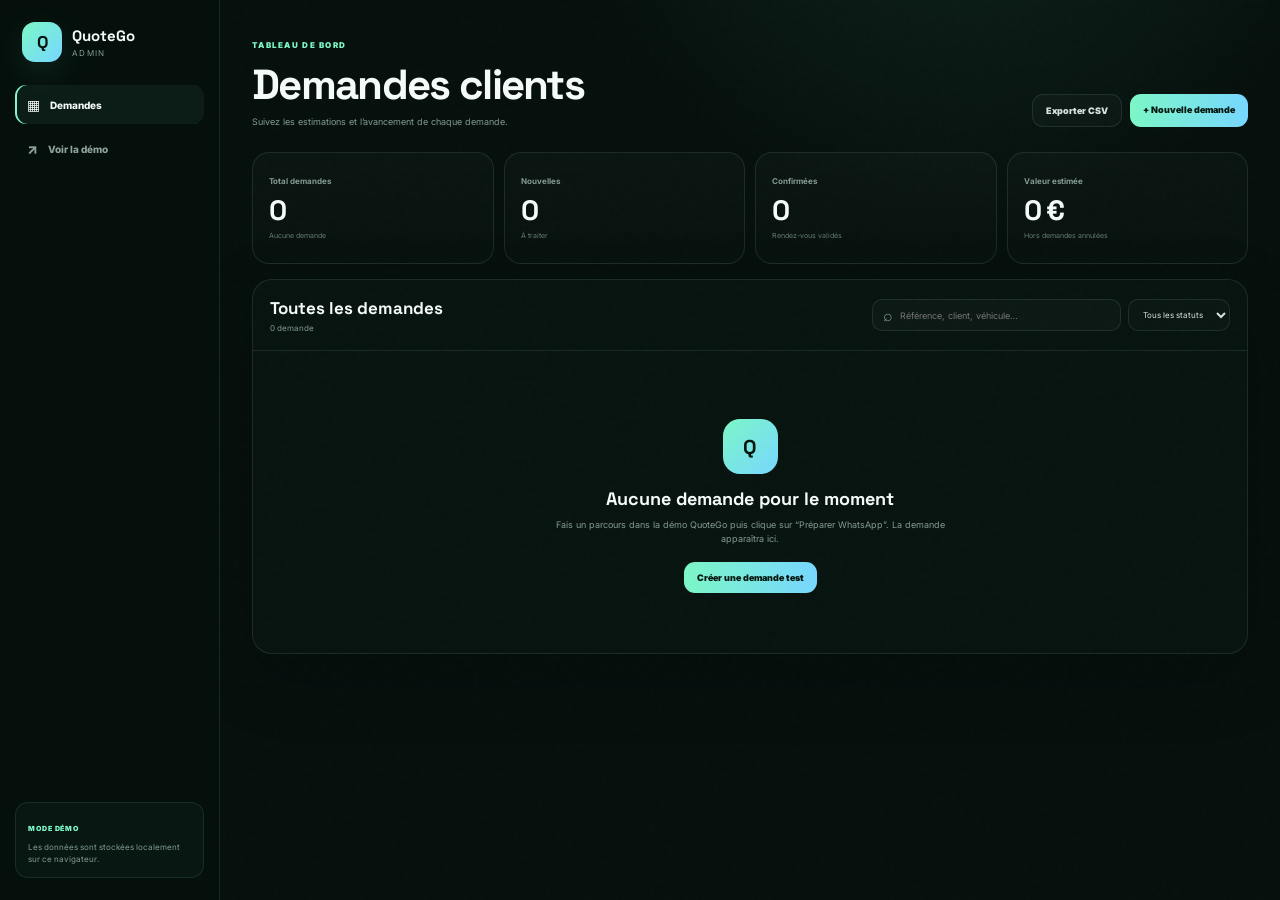
==== admin.html @ c6faad7b "Add QuoteGo Admin Dashboard V4" ====
<!DOCTYPE html>
<html lang="fr">
<head>
<meta charset="UTF-8">
<meta name="viewport" content="width=device-width,initial-scale=1.0,viewport-fit=cover">
<meta name="theme-color" content="#07100e">
<title>QuoteGo Admin</title>
<link rel="preconnect" href="https://fonts.googleapis.com">
<link rel="preconnect" href="https://fonts.gstatic.com" crossorigin>
<link href="https://fonts.googleapis.com/css2?family=Inter:wght@400;500;600;700;800&family=Space+Grotesk:wght@600;700&display=swap" rel="stylesheet">
<link rel="stylesheet" href="admin.css">
</head>
<body>
<div class="admin-noise"></div>

<aside class="sidebar">
  <a href="index.html" class="admin-brand">
    <div class="admin-logo">Q</div>
    <div><strong>QuoteGo</strong><span>Admin</span></div>
  </a>

  <nav>
    <button class="nav-item active" data-view="requests"><span>▦</span> Demandes</button>
    <a class="nav-item" href="index.html"><span>↗</span> Voir la démo</a>
  </nav>

  <div class="sidebar-note">
    <span>MODE DÉMO</span>
    <p>Les données sont stockées localement sur ce navigateur.</p>
  </div>
</aside>

<main class="admin-main">
  <header class="admin-top">
    <div>
      <span class="eyebrow">TABLEAU DE BORD</span>
      <h1>Demandes clients</h1>
      <p>Suivez les estimations et l’avancement de chaque demande.</p>
    </div>
    <div class="top-actions">
      <button id="exportBtn" class="secondary-btn">Exporter CSV</button>
      <a href="index.html#demo" class="primary-btn">+ Nouvelle demande</a>
    </div>
  </header>

  <section class="stats-grid">
    <article><span>Total demandes</span><strong id="statTotal">0</strong><small id="statTotalSub">Aucune demande</small></article>
    <article><span>Nouvelles</span><strong id="statNew">0</strong><small>À traiter</small></article>
    <article><span>Confirmées</span><strong id="statConfirmed">0</strong><small>Rendez-vous validés</small></article>
    <article><span>Valeur estimée</span><strong id="statValue">0 €</strong><small>Hors demandes annulées</small></article>
  </section>

  <section class="requests-panel">
    <div class="panel-head">
      <div>
        <h2>Toutes les demandes</h2>
        <p id="resultCount">0 demande</p>
      </div>
      <div class="filters">
        <div class="search-box">
          <span>⌕</span>
          <input id="searchInput" placeholder="Référence, client, véhicule…">
        </div>
        <select id="statusFilter">
          <option value="all">Tous les statuts</option>
          <option value="new">Nouveau</option>
          <option value="pending">À confirmer</option>
          <option value="confirmed">Confirmé</option>
          <option value="done">Terminé</option>
          <option value="cancelled">Annulé</option>
        </select>
      </div>
    </div>

    <div id="emptyState" class="empty-state">
      <div>Q</div>
      <h3>Aucune demande pour le moment</h3>
      <p>Fais un parcours dans la démo QuoteGo puis clique sur “Préparer WhatsApp”. La demande apparaîtra ici.</p>
      <a href="index.html#demo" class="primary-btn">Créer une demande test</a>
    </div>

    <div id="desktopTable" class="table-wrap">
      <table>
        <thead>
          <tr>
            <th>Référence</th>
            <th>Client</th>
            <th>Véhicule</th>
            <th>Formule</th>
            <th>Date souhaitée</th>
            <th>Estimation</th>
            <th>Statut</th>
            <th></th>
          </tr>
        </thead>
        <tbody id="requestsBody"></tbody>
      </table>
    </div>

    <div id="mobileCards" class="mobile-cards"></div>
  </section>
</main>

<div id="detailWrap" class="detail-wrap">
  <div class="detail-backdrop" id="detailBackdrop"></div>
  <aside class="detail-panel">
    <div class="detail-head">
      <div><span>DÉTAIL DE LA DEMANDE</span><h2 id="detailRef">QG-XXXXXX</h2></div>
      <button id="detailClose">×</button>
    </div>
    <div id="detailContent"></div>
  </aside>
</div>

<div id="toast" class="toast"></div>

<script src="admin.js"></script>
</body>
</html>
---- admin.css ----
:root{
 --bg:#06100d;--panel:#0b1713;--panel2:#0e1d18;--text:#f5fbf8;--muted:#839b91;
 --accent:#7cf7c7;--accent2:#77d7ff;--line:rgba(190,255,230,.10);
 --danger:#ff8f8f;--warning:#ffd176;
}
*{box-sizing:border-box}html{scroll-behavior:smooth}body{margin:0;background:
radial-gradient(circle at 75% -20%,rgba(124,247,199,.09),transparent 28%),var(--bg);
color:var(--text);font-family:Inter,system-ui,-apple-system,sans-serif;min-height:100vh}
button,input,select{font:inherit}.admin-noise{position:fixed;inset:0;pointer-events:none;opacity:.025;background-image:url("data:image/svg+xml,%3Csvg viewBox='0 0 180 180' xmlns='http://www.w3.org/2000/svg'%3E%3Cfilter id='n'%3E%3CfeTurbulence type='fractalNoise' baseFrequency='.85' numOctaves='3' stitchTiles='stitch'/%3E%3C/filter%3E%3Crect width='100%25' height='100%25' filter='url(%23n)' opacity='.6'/%3E%3C/svg%3E")}
.sidebar{position:fixed;left:0;top:0;bottom:0;width:220px;border-right:1px solid var(--line);background:rgba(6,16,13,.88);backdrop-filter:blur(18px);padding:22px 15px;display:flex;flex-direction:column;z-index:20}
.admin-brand{display:flex;align-items:center;gap:10px;color:inherit;text-decoration:none;padding:0 7px 23px}
.admin-logo{width:40px;height:40px;border-radius:13px;display:grid;place-items:center;background:linear-gradient(135deg,var(--accent),var(--accent2));color:#04170f;font:800 17px "Space Grotesk";box-shadow:0 10px 30px rgba(124,247,199,.10)}
.admin-brand strong,.admin-brand span{display:block}.admin-brand strong{font:700 15px "Space Grotesk"}.admin-brand span{font-size:8px;color:var(--muted);margin-top:3px;text-transform:uppercase;letter-spacing:.16em}
.sidebar nav{display:grid;gap:5px}.nav-item{width:100%;border:0;text-decoration:none;background:transparent;color:#8fa49b;border-radius:11px;padding:11px 12px;display:flex;align-items:center;gap:10px;font-size:10px;font-weight:800;cursor:pointer;text-align:left}
.nav-item span{font-size:14px}.nav-item.active,.nav-item:hover{color:var(--text);background:rgba(124,247,199,.06)}.nav-item.active{box-shadow:inset 2px 0 0 var(--accent)}
.sidebar-note{margin-top:auto;border:1px solid rgba(124,247,199,.10);border-radius:13px;background:rgba(124,247,199,.035);padding:12px}.sidebar-note span{font-size:7px;font-weight:900;color:var(--accent);letter-spacing:.13em}.sidebar-note p{font-size:8px;line-height:1.5;color:var(--muted);margin:6px 0 0}
.admin-main{margin-left:220px;padding:32px;max-width:1500px}.admin-top{display:flex;justify-content:space-between;align-items:flex-end;gap:20px;margin-bottom:25px}.eyebrow{font-size:8px;color:var(--accent);font-weight:900;letter-spacing:.16em}.admin-top h1{font:700 clamp(28px,4vw,42px) "Space Grotesk";letter-spacing:-.04em;margin:6px 0 5px}.admin-top p{margin:0;color:var(--muted);font-size:9px}.top-actions{display:flex;gap:8px}
.primary-btn,.secondary-btn{border-radius:11px;padding:10px 13px;font-size:9px;font-weight:900;text-decoration:none;cursor:pointer;white-space:nowrap}.primary-btn{border:0;background:linear-gradient(90deg,var(--accent),var(--accent2));color:#04170f}.secondary-btn{border:1px solid var(--line);background:rgba(255,255,255,.025);color:#d6e4df}
.stats-grid{display:grid;grid-template-columns:repeat(4,1fr);gap:10px;margin-bottom:15px}.stats-grid article{border:1px solid var(--line);border-radius:17px;background:linear-gradient(180deg,rgba(255,255,255,.025),rgba(255,255,255,.012));padding:16px;min-height:112px;display:flex;flex-direction:column;justify-content:center}.stats-grid article>span{font-size:8px;color:var(--muted);font-weight:700}.stats-grid strong{font:700 28px "Space Grotesk";letter-spacing:-.04em;margin-top:6px}.stats-grid small{font-size:7px;color:#657d73;margin-top:3px}
.requests-panel{border:1px solid var(--line);border-radius:20px;background:rgba(10,23,19,.70);overflow:hidden;box-shadow:0 22px 70px rgba(0,0,0,.18)}
.panel-head{display:flex;justify-content:space-between;align-items:center;gap:15px;padding:17px;border-bottom:1px solid var(--line)}.panel-head h2{font:700 17px "Space Grotesk";margin:0}.panel-head p{font-size:8px;color:var(--muted);margin:4px 0 0}.filters{display:flex;gap:7px}.search-box{display:flex;align-items:center;gap:7px;border:1px solid var(--line);border-radius:10px;background:rgba(255,255,255,.025);padding:0 10px}.search-box span{color:var(--muted)}.search-box input{width:210px;border:0;background:transparent;color:var(--text);outline:none;padding:9px 0;font-size:9px}.filters select{border:1px solid var(--line);border-radius:10px;background:#0b1713;color:#d6e4df;padding:9px 10px;font-size:8px;outline:none}
.table-wrap{overflow:auto}table{width:100%;border-collapse:collapse;min-width:850px}th{text-align:left;color:#667c73;font-size:7px;text-transform:uppercase;letter-spacing:.08em;padding:11px 14px;border-bottom:1px solid var(--line);white-space:nowrap}td{padding:12px 14px;border-bottom:1px solid rgba(255,255,255,.035);font-size:9px;color:#cbd9d3;vertical-align:middle}tbody tr{transition:.16s}tbody tr:hover{background:rgba(124,247,199,.025)}.ref-cell{font-weight:900;color:var(--accent);letter-spacing:.05em}.client-cell strong,.client-cell small{display:block}.client-cell strong{font-size:9px;color:#edf6f2}.client-cell small{font-size:7px;color:var(--muted);margin-top:3px}.money{font-weight:900;color:#fff}.date-muted{color:#8da098}
.status-select{border:1px solid transparent;border-radius:999px;padding:6px 9px;font-size:7px;font-weight:900;outline:none;cursor:pointer}.status-new{background:rgba(119,215,255,.09);color:#9fe6ff;border-color:rgba(119,215,255,.13)}.status-pending{background:rgba(255,209,118,.08);color:#ffd176;border-color:rgba(255,209,118,.13)}.status-confirmed{background:rgba(124,247,199,.08);color:var(--accent);border-color:rgba(124,247,199,.13)}.status-done{background:rgba(192,167,255,.08);color:#cbb6ff;border-color:rgba(192,167,255,.13)}.status-cancelled{background:rgba(255,143,143,.07);color:#ffabab;border-color:rgba(255,143,143,.12)}
.open-btn{width:28px;height:28px;border:1px solid var(--line);border-radius:9px;background:rgba(255,255,255,.025);color:#c5d6cf;cursor:pointer}
.empty-state{display:none;text-align:center;padding:68px 20px}.empty-state.show{display:block}.empty-state>div{width:55px;height:55px;border-radius:17px;margin:0 auto 13px;display:grid;place-items:center;background:linear-gradient(135deg,var(--accent),var(--accent2));color:#04170f;font:800 20px "Space Grotesk"}.empty-state h3{font:700 18px "Space Grotesk";margin:0}.empty-state p{max-width:430px;margin:8px auto 18px;color:var(--muted);font-size:9px;line-height:1.6}
.mobile-cards{display:none}
.detail-wrap{display:none}.detail-wrap.show{display:block}.detail-backdrop{position:fixed;inset:0;background:rgba(0,0,0,.55);backdrop-filter:blur(5px);z-index:50}.detail-panel{position:fixed;z-index:51;right:0;top:0;bottom:0;width:min(450px,100%);background:#091511;border-left:1px solid var(--line);padding:20px;overflow:auto;box-shadow:-25px 0 80px rgba(0,0,0,.35);animation:slideIn .22s ease}@keyframes slideIn{from{transform:translateX(30px);opacity:0}to{transform:none;opacity:1}}.detail-head{display:flex;justify-content:space-between;gap:15px;align-items:flex-start;border-bottom:1px solid var(--line);padding-bottom:15px}.detail-head span{font-size:7px;letter-spacing:.13em;color:var(--muted);font-weight:900}.detail-head h2{font:700 22px "Space Grotesk";color:var(--accent);margin:4px 0 0}.detail-head button{width:32px;height:32px;border:1px solid var(--line);border-radius:10px;background:rgba(255,255,255,.025);color:#fff;font-size:20px;cursor:pointer}
.detail-section{padding:16px 0;border-bottom:1px solid var(--line)}.detail-section>span{font-size:7px;color:#657b72;text-transform:uppercase;letter-spacing:.12em;font-weight:900}.detail-grid{display:grid;grid-template-columns:1fr 1fr;gap:9px;margin-top:10px}.detail-item{border:1px solid rgba(255,255,255,.045);border-radius:11px;padding:10px;background:rgba(255,255,255,.016)}.detail-item small,.detail-item strong{display:block}.detail-item small{font-size:7px;color:var(--muted)}.detail-item strong{font-size:9px;margin-top:4px;line-height:1.4}.detail-note{white-space:pre-wrap;font-size:9px;line-height:1.6;color:#c9d8d2;margin-top:9px}.detail-total{display:flex;justify-content:space-between;align-items:center;border:1px solid rgba(124,247,199,.13);border-radius:13px;padding:13px;background:rgba(124,247,199,.035);margin-top:10px}.detail-total span{font-size:8px;color:var(--muted)}.detail-total strong{font:700 23px "Space Grotesk";color:var(--accent)}.detail-actions{display:grid;grid-template-columns:1fr auto;gap:8px;padding-top:16px}.detail-actions select{border:1px solid var(--line);border-radius:11px;background:#0d1b16;color:#fff;padding:10px;font-size:9px}.danger-btn{border:1px solid rgba(255,143,143,.16);border-radius:11px;background:rgba(255,143,143,.05);color:#ffaaaa;padding:10px 12px;font-size:8px;font-weight:900;cursor:pointer}
.toast{position:fixed;left:50%;bottom:24px;z-index:100;transform:translate(-50%,20px);opacity:0;pointer-events:none;background:#13241e;border:1px solid rgba(124,247,199,.18);color:#dff8ee;border-radius:11px;padding:10px 13px;font-size:8px;font-weight:800;transition:.2s}.toast.show{opacity:1;transform:translate(-50%,0)}
@media(max-width:900px){.sidebar{width:74px;padding-left:9px;padding-right:9px}.admin-brand{justify-content:center;padding-left:0;padding-right:0}.admin-brand>div:last-child,.nav-item:not(.active){font-size:0}.nav-item{justify-content:center}.nav-item span{font-size:16px}.sidebar-note{display:none}.admin-main{margin-left:74px;padding:22px}.stats-grid{grid-template-columns:1fr 1fr}}
@media(max-width:700px){.sidebar{position:static;width:100%;height:auto;border-right:0;border-bottom:1px solid var(--line);padding:10px 14px;display:flex;flex-direction:row;align-items:center}.admin-brand{padding:0;margin-right:auto}.admin-brand>div:last-child{display:block}.sidebar nav{display:flex}.nav-item{width:auto}.nav-item:not(.active){font-size:0}.admin-main{margin-left:0;padding:16px}.admin-top{align-items:flex-start;flex-direction:column}.top-actions{width:100%}.top-actions>*{flex:1;text-align:center}.stats-grid{grid-template-columns:1fr 1fr}.panel-head{align-items:flex-start;flex-direction:column}.filters{width:100%}.search-box{flex:1}.search-box input{width:100%}.table-wrap{display:none}.mobile-cards{display:grid;gap:8px;padding:10px}.mobile-card{border:1px solid var(--line);border-radius:14px;padding:13px;background:rgba(255,255,255,.016)}.mobile-card-top{display:flex;justify-content:space-between;gap:10px}.mobile-card .ref-cell{font-size:9px}.mobile-card h3{font-size:11px;margin:8px 0 2px}.mobile-card p{font-size:8px;color:var(--muted);margin:0}.mobile-card-bottom{display:flex;justify-content:space-between;align-items:center;gap:8px;margin-top:12px}.mobile-card-bottom strong{font:700 16px "Space Grotesk"}.detail-panel{width:100%}}
@media(max-width:430px){.stats-grid{grid-template-columns:1fr 1fr;gap:7px}.stats-grid article{min-height:95px;padding:12px}.stats-grid strong{font-size:24px}.filters{display:grid;grid-template-columns:1fr}.top-actions{display:grid;grid-template-columns:1fr 1fr}}
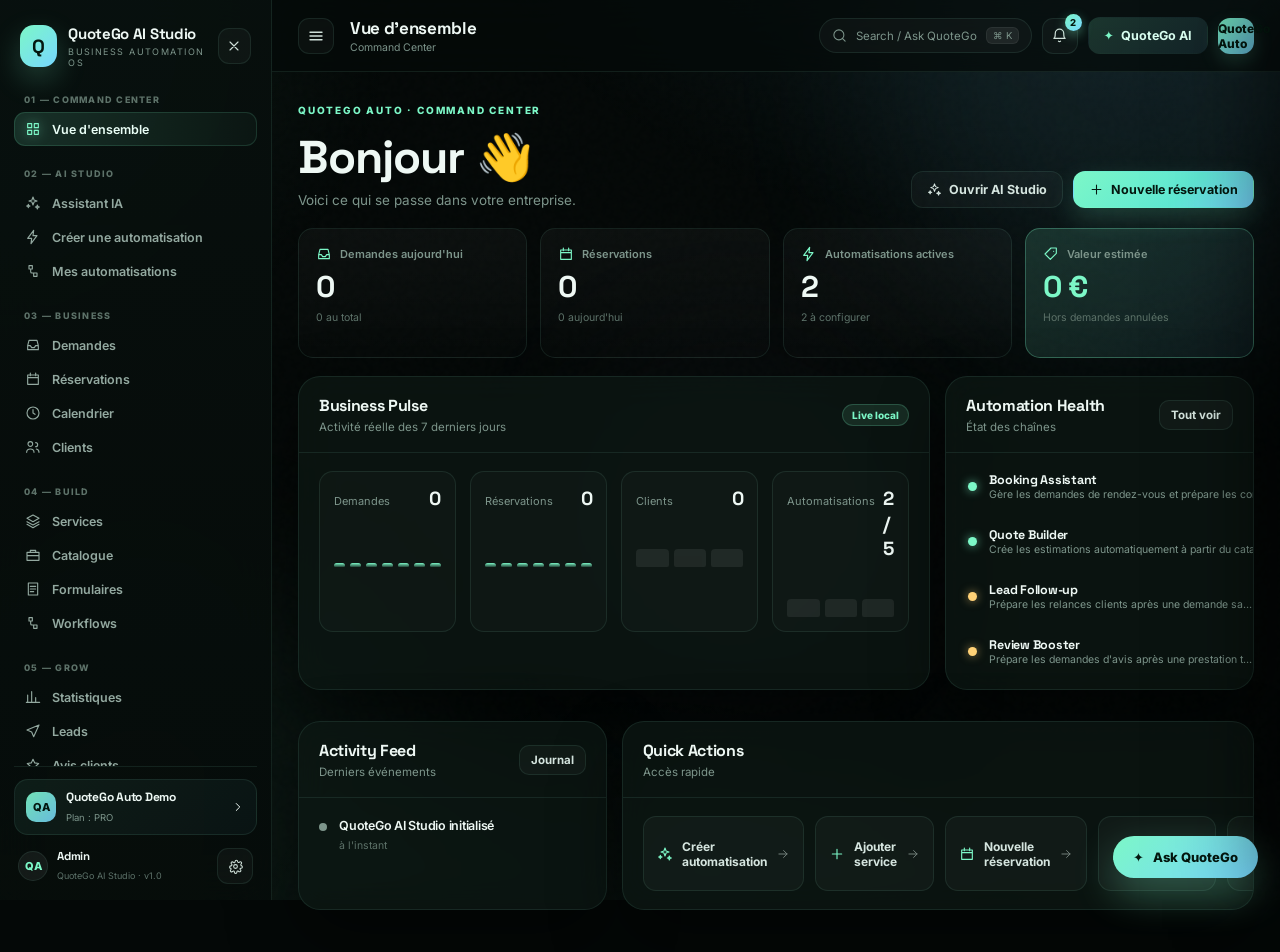
==== commit 564b8a02: "feat(admin): transform QuoteGo into AI automation studio" ====
--- a/admin.html
+++ b/admin.html
@@ -3,117 +3,109 @@
 <head>
 <meta charset="UTF-8">
 <meta name="viewport" content="width=device-width,initial-scale=1.0,viewport-fit=cover">
-<meta name="theme-color" content="#07100e">
-<title>QuoteGo Admin</title>
+<meta name="theme-color" content="#040807">
+<title>QuoteGo AI Studio — Business Automation OS</title>
 <link rel="preconnect" href="https://fonts.googleapis.com">
 <link rel="preconnect" href="https://fonts.gstatic.com" crossorigin>
-<link href="https://fonts.googleapis.com/css2?family=Inter:wght@400;500;600;700;800&family=Space+Grotesk:wght@600;700&display=swap" rel="stylesheet">
+<link href="https://fonts.googleapis.com/css2?family=Inter:wght@400;500;600;700;800&family=Space+Grotesk:wght@500;600;700&display=swap" rel="stylesheet">
 <link rel="stylesheet" href="admin.css">
 </head>
 <body>
-<div class="admin-noise"></div>
 
-<aside class="sidebar">
-  <a href="index.html" class="admin-brand">
-    <div class="admin-logo">Q</div>
-    <div><strong>QuoteGo</strong><span>Admin</span></div>
-  </a>
+<div class="ambient"><i class="a1"></i><i class="a2"></i><i class="a3"></i></div>
+<div class="grain"></div>
 
-  <nav>
-    <button class="nav-item active" data-view="requests"><span>▦</span> Demandes</button>
-    <a class="nav-item" href="index.html"><span>↗</span> Voir la démo</a>
-  </nav>
+<aside class="sidebar" id="sidebar"></aside>
+<div class="nav-backdrop" id="navBackdrop"></div>
 
-  <div class="sidebar-note">
-    <span>MODE DÉMO</span>
-    <p>Les données sont stockées localement sur ce navigateur.</p>
-  </div>
-</aside>
-
-<main class="admin-main">
-  <header class="admin-top">
-    <div>
-      <span class="eyebrow">TABLEAU DE BORD</span>
-      <h1>Demandes clients</h1>
-      <p>Suivez les estimations et l’avancement de chaque demande.</p>
+<main class="shell">
+  <header class="topbar">
+    <i class="route-progress" id="routeProgress"></i>
+    <button class="icon-btn hamburger" id="hamburger" aria-label="Menu">
+      <svg width="18" height="18" viewBox="0 0 24 24" fill="none" stroke="currentColor" stroke-width="1.8" stroke-linecap="round"><path d="M4 7h16M4 12h16M4 17h16"/></svg>
+    </button>
+    <div class="topbar-title">
+      <h1 id="pageTitle">Vue d'ensemble</h1>
+      <p id="pageSub">Command Center</p>
     </div>
-    <div class="top-actions">
-      <button id="exportBtn" class="secondary-btn">Exporter CSV</button>
-      <a href="index.html#demo" class="primary-btn">+ Nouvelle demande</a>
+    <div class="topbar-actions">
+      <button class="search-pill" id="paletteBtn">
+        <svg width="15" height="15" viewBox="0 0 24 24" fill="none" stroke="currentColor" stroke-width="1.7" stroke-linecap="round"><path d="M11 19a8 8 0 100-16 8 8 0 000 16zM21 21l-4.3-4.3"/></svg>
+        <span>Search / Ask QuoteGo</span>
+        <kbd>⌘ K</kbd>
+      </button>
+      <button class="icon-btn" id="notifBtn" aria-label="Notifications">
+        <svg width="17" height="17" viewBox="0 0 24 24" fill="none" stroke="currentColor" stroke-width="1.7" stroke-linecap="round" stroke-linejoin="round"><path d="M18 9a6 6 0 10-12 0c0 6-2 7-2 7h16s-2-1-2-7M10.5 20a2 2 0 003 0"/></svg>
+        <span class="notif-badge" id="notifBadge">0</span>
+      </button>
+      <button class="btn btn-ai" id="panelBtn">
+        <span class="ai-spark">✦</span> QuoteGo AI
+      </button>
+      <div class="head-avatar" id="headBiz">QG</div>
     </div>
   </header>
 
-  <section class="stats-grid">
-    <article><span>Total demandes</span><strong id="statTotal">0</strong><small id="statTotalSub">Aucune demande</small></article>
-    <article><span>Nouvelles</span><strong id="statNew">0</strong><small>À traiter</small></article>
-    <article><span>Confirmées</span><strong id="statConfirmed">0</strong><small>Rendez-vous validés</small></article>
-    <article><span>Valeur estimée</span><strong id="statValue">0 €</strong><small>Hors demandes annulées</small></article>
-  </section>
-
-  <section class="requests-panel">
-    <div class="panel-head">
-      <div>
-        <h2>Toutes les demandes</h2>
-        <p id="resultCount">0 demande</p>
-      </div>
-      <div class="filters">
-        <div class="search-box">
-          <span>⌕</span>
-          <input id="searchInput" placeholder="Référence, client, véhicule…">
-        </div>
-        <select id="statusFilter">
-          <option value="all">Tous les statuts</option>
-          <option value="new">Nouveau</option>
-          <option value="pending">À confirmer</option>
-          <option value="confirmed">Confirmé</option>
-          <option value="done">Terminé</option>
-          <option value="cancelled">Annulé</option>
-        </select>
-      </div>
-    </div>
-
-    <div id="emptyState" class="empty-state">
-      <div>Q</div>
-      <h3>Aucune demande pour le moment</h3>
-      <p>Fais un parcours dans la démo QuoteGo puis clique sur “Préparer WhatsApp”. La demande apparaîtra ici.</p>
-      <a href="index.html#demo" class="primary-btn">Créer une demande test</a>
-    </div>
-
-    <div id="desktopTable" class="table-wrap">
-      <table>
-        <thead>
-          <tr>
-            <th>Référence</th>
-            <th>Client</th>
-            <th>Véhicule</th>
-            <th>Formule</th>
-            <th>Date souhaitée</th>
-            <th>Estimation</th>
-            <th>Statut</th>
-            <th></th>
-          </tr>
-        </thead>
-        <tbody id="requestsBody"></tbody>
-      </table>
-    </div>
-
-    <div id="mobileCards" class="mobile-cards"></div>
-  </section>
+  <div class="view" id="view"></div>
 </main>
 
-<div id="detailWrap" class="detail-wrap">
-  <div class="detail-backdrop" id="detailBackdrop"></div>
-  <aside class="detail-panel">
-    <div class="detail-head">
-      <div><span>DÉTAIL DE LA DEMANDE</span><h2 id="detailRef">QG-XXXXXX</h2></div>
-      <button id="detailClose">×</button>
+<nav class="mobile-nav" id="mobileNav"></nav>
+
+<aside class="ai-panel" id="aiPanel">
+  <div class="ai-panel-head">
+    <div class="ai-panel-id">
+      <span class="ai-panel-logo">✦</span>
+      <div><strong>QuoteGo AI</strong><small>Automation Architect</small></div>
     </div>
-    <div id="detailContent"></div>
-  </aside>
+    <div class="ai-panel-right">
+      <span class="status-pill ok"><i></i>Online</span>
+      <button class="icon-btn" id="panelClose" aria-label="Fermer">
+        <svg width="16" height="16" viewBox="0 0 24 24" fill="none" stroke="currentColor" stroke-width="1.8" stroke-linecap="round"><path d="M6 6l12 12M18 6L6 18"/></svg>
+      </button>
+    </div>
+  </div>
+  <div class="ai-panel-body" id="panelChat"></div>
+</aside>
+
+<button class="ai-fab" id="aiFab"><span>✦</span> Ask QuoteGo</button>
+
+<div class="notif-menu" id="notifMenu">
+  <div class="menu-head"><span class="eyebrow">NOTIFICATIONS</span></div>
+  <div id="notifList"></div>
 </div>
 
-<div id="toast" class="toast"></div>
+<div class="notif-menu biz" id="bizMenu"></div>
 
+<div class="palette" id="palette">
+  <div class="pal-backdrop"></div>
+  <div class="pal-card">
+    <div class="pal-search">
+      <svg width="16" height="16" viewBox="0 0 24 24" fill="none" stroke="currentColor" stroke-width="1.7" stroke-linecap="round"><path d="M11 19a8 8 0 100-16 8 8 0 000 16zM21 21l-4.3-4.3"/></svg>
+      <input id="paletteInput" placeholder="Go to Clients, Create Booking, Open AI Studio…" autocomplete="off">
+      <kbd>ESC</kbd>
+    </div>
+    <div class="pal-list" id="paletteList"></div>
+    <div class="pal-foot"><span>↑ ↓ naviguer</span><span>↵ ouvrir</span><span>⌘ K palette</span></div>
+  </div>
+</div>
+
+<div class="onboarding" id="onboarding"></div>
+
+<div class="qg-toast" id="qg-toast"></div>
+
+<script src="config.js"></script>
+<script src="admin/data.js"></script>
+<script src="admin/ui.js"></script>
+<script src="admin/templates.js"></script>
+<script src="admin/ai-studio.js"></script>
+<script src="admin/automations.js"></script>
+<script src="admin/bookings.js"></script>
+<script src="admin/clients.js"></script>
+<script src="admin/services.js"></script>
+<script src="admin/forms.js"></script>
+<script src="admin/analytics.js"></script>
+<script src="admin/system.js"></script>
+<script src="admin/requests.js"></script>
+<script src="admin/dashboard.js"></script>
 <script src="admin.js"></script>
 </body>
-</html>+</html>
--- a/admin.css
+++ b/admin.css
@@ -1,33 +1,1053 @@
-
 :root{
- --bg:#06100d;--panel:#0b1713;--panel2:#0e1d18;--text:#f5fbf8;--muted:#839b91;
- --accent:#7cf7c7;--accent2:#77d7ff;--line:rgba(190,255,230,.10);
- --danger:#ff8f8f;--warning:#ffd176;
-}
-*{box-sizing:border-box}html{scroll-behavior:smooth}body{margin:0;background:
-radial-gradient(circle at 75% -20%,rgba(124,247,199,.09),transparent 28%),var(--bg);
-color:var(--text);font-family:Inter,system-ui,-apple-system,sans-serif;min-height:100vh}
-button,input,select{font:inherit}.admin-noise{position:fixed;inset:0;pointer-events:none;opacity:.025;background-image:url("data:image/svg+xml,%3Csvg viewBox='0 0 180 180' xmlns='http://www.w3.org/2000/svg'%3E%3Cfilter id='n'%3E%3CfeTurbulence type='fractalNoise' baseFrequency='.85' numOctaves='3' stitchTiles='stitch'/%3E%3C/filter%3E%3Crect width='100%25' height='100%25' filter='url(%23n)' opacity='.6'/%3E%3C/svg%3E")}
-.sidebar{position:fixed;left:0;top:0;bottom:0;width:220px;border-right:1px solid var(--line);background:rgba(6,16,13,.88);backdrop-filter:blur(18px);padding:22px 15px;display:flex;flex-direction:column;z-index:20}
-.admin-brand{display:flex;align-items:center;gap:10px;color:inherit;text-decoration:none;padding:0 7px 23px}
-.admin-logo{width:40px;height:40px;border-radius:13px;display:grid;place-items:center;background:linear-gradient(135deg,var(--accent),var(--accent2));color:#04170f;font:800 17px "Space Grotesk";box-shadow:0 10px 30px rgba(124,247,199,.10)}
-.admin-brand strong,.admin-brand span{display:block}.admin-brand strong{font:700 15px "Space Grotesk"}.admin-brand span{font-size:8px;color:var(--muted);margin-top:3px;text-transform:uppercase;letter-spacing:.16em}
-.sidebar nav{display:grid;gap:5px}.nav-item{width:100%;border:0;text-decoration:none;background:transparent;color:#8fa49b;border-radius:11px;padding:11px 12px;display:flex;align-items:center;gap:10px;font-size:10px;font-weight:800;cursor:pointer;text-align:left}
-.nav-item span{font-size:14px}.nav-item.active,.nav-item:hover{color:var(--text);background:rgba(124,247,199,.06)}.nav-item.active{box-shadow:inset 2px 0 0 var(--accent)}
-.sidebar-note{margin-top:auto;border:1px solid rgba(124,247,199,.10);border-radius:13px;background:rgba(124,247,199,.035);padding:12px}.sidebar-note span{font-size:7px;font-weight:900;color:var(--accent);letter-spacing:.13em}.sidebar-note p{font-size:8px;line-height:1.5;color:var(--muted);margin:6px 0 0}
-.admin-main{margin-left:220px;padding:32px;max-width:1500px}.admin-top{display:flex;justify-content:space-between;align-items:flex-end;gap:20px;margin-bottom:25px}.eyebrow{font-size:8px;color:var(--accent);font-weight:900;letter-spacing:.16em}.admin-top h1{font:700 clamp(28px,4vw,42px) "Space Grotesk";letter-spacing:-.04em;margin:6px 0 5px}.admin-top p{margin:0;color:var(--muted);font-size:9px}.top-actions{display:flex;gap:8px}
-.primary-btn,.secondary-btn{border-radius:11px;padding:10px 13px;font-size:9px;font-weight:900;text-decoration:none;cursor:pointer;white-space:nowrap}.primary-btn{border:0;background:linear-gradient(90deg,var(--accent),var(--accent2));color:#04170f}.secondary-btn{border:1px solid var(--line);background:rgba(255,255,255,.025);color:#d6e4df}
-.stats-grid{display:grid;grid-template-columns:repeat(4,1fr);gap:10px;margin-bottom:15px}.stats-grid article{border:1px solid var(--line);border-radius:17px;background:linear-gradient(180deg,rgba(255,255,255,.025),rgba(255,255,255,.012));padding:16px;min-height:112px;display:flex;flex-direction:column;justify-content:center}.stats-grid article>span{font-size:8px;color:var(--muted);font-weight:700}.stats-grid strong{font:700 28px "Space Grotesk";letter-spacing:-.04em;margin-top:6px}.stats-grid small{font-size:7px;color:#657d73;margin-top:3px}
-.requests-panel{border:1px solid var(--line);border-radius:20px;background:rgba(10,23,19,.70);overflow:hidden;box-shadow:0 22px 70px rgba(0,0,0,.18)}
-.panel-head{display:flex;justify-content:space-between;align-items:center;gap:15px;padding:17px;border-bottom:1px solid var(--line)}.panel-head h2{font:700 17px "Space Grotesk";margin:0}.panel-head p{font-size:8px;color:var(--muted);margin:4px 0 0}.filters{display:flex;gap:7px}.search-box{display:flex;align-items:center;gap:7px;border:1px solid var(--line);border-radius:10px;background:rgba(255,255,255,.025);padding:0 10px}.search-box span{color:var(--muted)}.search-box input{width:210px;border:0;background:transparent;color:var(--text);outline:none;padding:9px 0;font-size:9px}.filters select{border:1px solid var(--line);border-radius:10px;background:#0b1713;color:#d6e4df;padding:9px 10px;font-size:8px;outline:none}
-.table-wrap{overflow:auto}table{width:100%;border-collapse:collapse;min-width:850px}th{text-align:left;color:#667c73;font-size:7px;text-transform:uppercase;letter-spacing:.08em;padding:11px 14px;border-bottom:1px solid var(--line);white-space:nowrap}td{padding:12px 14px;border-bottom:1px solid rgba(255,255,255,.035);font-size:9px;color:#cbd9d3;vertical-align:middle}tbody tr{transition:.16s}tbody tr:hover{background:rgba(124,247,199,.025)}.ref-cell{font-weight:900;color:var(--accent);letter-spacing:.05em}.client-cell strong,.client-cell small{display:block}.client-cell strong{font-size:9px;color:#edf6f2}.client-cell small{font-size:7px;color:var(--muted);margin-top:3px}.money{font-weight:900;color:#fff}.date-muted{color:#8da098}
-.status-select{border:1px solid transparent;border-radius:999px;padding:6px 9px;font-size:7px;font-weight:900;outline:none;cursor:pointer}.status-new{background:rgba(119,215,255,.09);color:#9fe6ff;border-color:rgba(119,215,255,.13)}.status-pending{background:rgba(255,209,118,.08);color:#ffd176;border-color:rgba(255,209,118,.13)}.status-confirmed{background:rgba(124,247,199,.08);color:var(--accent);border-color:rgba(124,247,199,.13)}.status-done{background:rgba(192,167,255,.08);color:#cbb6ff;border-color:rgba(192,167,255,.13)}.status-cancelled{background:rgba(255,143,143,.07);color:#ffabab;border-color:rgba(255,143,143,.12)}
-.open-btn{width:28px;height:28px;border:1px solid var(--line);border-radius:9px;background:rgba(255,255,255,.025);color:#c5d6cf;cursor:pointer}
-.empty-state{display:none;text-align:center;padding:68px 20px}.empty-state.show{display:block}.empty-state>div{width:55px;height:55px;border-radius:17px;margin:0 auto 13px;display:grid;place-items:center;background:linear-gradient(135deg,var(--accent),var(--accent2));color:#04170f;font:800 20px "Space Grotesk"}.empty-state h3{font:700 18px "Space Grotesk";margin:0}.empty-state p{max-width:430px;margin:8px auto 18px;color:var(--muted);font-size:9px;line-height:1.6}
-.mobile-cards{display:none}
-.detail-wrap{display:none}.detail-wrap.show{display:block}.detail-backdrop{position:fixed;inset:0;background:rgba(0,0,0,.55);backdrop-filter:blur(5px);z-index:50}.detail-panel{position:fixed;z-index:51;right:0;top:0;bottom:0;width:min(450px,100%);background:#091511;border-left:1px solid var(--line);padding:20px;overflow:auto;box-shadow:-25px 0 80px rgba(0,0,0,.35);animation:slideIn .22s ease}@keyframes slideIn{from{transform:translateX(30px);opacity:0}to{transform:none;opacity:1}}.detail-head{display:flex;justify-content:space-between;gap:15px;align-items:flex-start;border-bottom:1px solid var(--line);padding-bottom:15px}.detail-head span{font-size:7px;letter-spacing:.13em;color:var(--muted);font-weight:900}.detail-head h2{font:700 22px "Space Grotesk";color:var(--accent);margin:4px 0 0}.detail-head button{width:32px;height:32px;border:1px solid var(--line);border-radius:10px;background:rgba(255,255,255,.025);color:#fff;font-size:20px;cursor:pointer}
-.detail-section{padding:16px 0;border-bottom:1px solid var(--line)}.detail-section>span{font-size:7px;color:#657b72;text-transform:uppercase;letter-spacing:.12em;font-weight:900}.detail-grid{display:grid;grid-template-columns:1fr 1fr;gap:9px;margin-top:10px}.detail-item{border:1px solid rgba(255,255,255,.045);border-radius:11px;padding:10px;background:rgba(255,255,255,.016)}.detail-item small,.detail-item strong{display:block}.detail-item small{font-size:7px;color:var(--muted)}.detail-item strong{font-size:9px;margin-top:4px;line-height:1.4}.detail-note{white-space:pre-wrap;font-size:9px;line-height:1.6;color:#c9d8d2;margin-top:9px}.detail-total{display:flex;justify-content:space-between;align-items:center;border:1px solid rgba(124,247,199,.13);border-radius:13px;padding:13px;background:rgba(124,247,199,.035);margin-top:10px}.detail-total span{font-size:8px;color:var(--muted)}.detail-total strong{font:700 23px "Space Grotesk";color:var(--accent)}.detail-actions{display:grid;grid-template-columns:1fr auto;gap:8px;padding-top:16px}.detail-actions select{border:1px solid var(--line);border-radius:11px;background:#0d1b16;color:#fff;padding:10px;font-size:9px}.danger-btn{border:1px solid rgba(255,143,143,.16);border-radius:11px;background:rgba(255,143,143,.05);color:#ffaaaa;padding:10px 12px;font-size:8px;font-weight:900;cursor:pointer}
-.toast{position:fixed;left:50%;bottom:24px;z-index:100;transform:translate(-50%,20px);opacity:0;pointer-events:none;background:#13241e;border:1px solid rgba(124,247,199,.18);color:#dff8ee;border-radius:11px;padding:10px 13px;font-size:8px;font-weight:800;transition:.2s}.toast.show{opacity:1;transform:translate(-50%,0)}
-@media(max-width:900px){.sidebar{width:74px;padding-left:9px;padding-right:9px}.admin-brand{justify-content:center;padding-left:0;padding-right:0}.admin-brand>div:last-child,.nav-item:not(.active){font-size:0}.nav-item{justify-content:center}.nav-item span{font-size:16px}.sidebar-note{display:none}.admin-main{margin-left:74px;padding:22px}.stats-grid{grid-template-columns:1fr 1fr}}
-@media(max-width:700px){.sidebar{position:static;width:100%;height:auto;border-right:0;border-bottom:1px solid var(--line);padding:10px 14px;display:flex;flex-direction:row;align-items:center}.admin-brand{padding:0;margin-right:auto}.admin-brand>div:last-child{display:block}.sidebar nav{display:flex}.nav-item{width:auto}.nav-item:not(.active){font-size:0}.admin-main{margin-left:0;padding:16px}.admin-top{align-items:flex-start;flex-direction:column}.top-actions{width:100%}.top-actions>*{flex:1;text-align:center}.stats-grid{grid-template-columns:1fr 1fr}.panel-head{align-items:flex-start;flex-direction:column}.filters{width:100%}.search-box{flex:1}.search-box input{width:100%}.table-wrap{display:none}.mobile-cards{display:grid;gap:8px;padding:10px}.mobile-card{border:1px solid var(--line);border-radius:14px;padding:13px;background:rgba(255,255,255,.016)}.mobile-card-top{display:flex;justify-content:space-between;gap:10px}.mobile-card .ref-cell{font-size:9px}.mobile-card h3{font-size:11px;margin:8px 0 2px}.mobile-card p{font-size:8px;color:var(--muted);margin:0}.mobile-card-bottom{display:flex;justify-content:space-between;align-items:center;gap:8px;margin-top:12px}.mobile-card-bottom strong{font:700 16px "Space Grotesk"}.detail-panel{width:100%}}
-@media(max-width:430px){.stats-grid{grid-template-columns:1fr 1fr;gap:7px}.stats-grid article{min-height:95px;padding:12px}.stats-grid strong{font-size:24px}.filters{display:grid;grid-template-columns:1fr}.top-actions{display:grid;grid-template-columns:1fr 1fr}}
+  --bg:#040807;
+  --bg-2:#070d0b;
+  --panel:rgba(13,24,20,.72);
+  --panel-solid:#0a1411;
+  --panel-soft:rgba(255,255,255,.028);
+  --text:#eef8f4;
+  --muted:#7d958b;
+  --dim:#5d7269;
+  --accent:#7cf7c7;
+  --accent-2:#77d7ff;
+  --violet:#c3b6ff;
+  --warn:#ffd176;
+  --danger:#ff8f8f;
+  --line:rgba(150,255,220,.09);
+  --line-2:rgba(255,255,255,.06);
+  --shadow:0 30px 70px rgba(0,0,0,.45);
+  --r-lg:22px;
+  --r:15px;
+  --r-sm:10px;
+  --sidebar:272px;
+  --topbar:72px;
+  --ease:cubic-bezier(.22,.68,.36,1);
+}
+
+*{box-sizing:border-box}
+html{scroll-behavior:smooth}
+body{
+  margin:0;background:var(--bg);color:var(--text);
+  font-family:Inter,system-ui,-apple-system,"Segoe UI",sans-serif;
+  min-height:100vh;-webkit-font-smoothing:antialiased;overflow-x:hidden;
+}
+body::before{
+  content:"";position:fixed;inset:0;pointer-events:none;z-index:0;
+  background:
+    radial-gradient(1100px 600px at 88% -12%,rgba(119,215,255,.10),transparent 60%),
+    radial-gradient(900px 700px at -8% 4%,rgba(124,247,199,.10),transparent 55%),
+    radial-gradient(700px 500px at 50% 110%,rgba(124,247,199,.05),transparent 60%);
+}
+button,input,select,textarea{font:inherit;color:inherit}
+button{cursor:pointer}
+h1,h2,h3,h4,strong{font-family:"Space Grotesk",Inter,sans-serif;letter-spacing:-.02em}
+a{color:inherit}
+::-webkit-scrollbar{width:9px;height:9px}
+::-webkit-scrollbar-thumb{background:rgba(124,247,199,.14);border-radius:9px}
+::-webkit-scrollbar-track{background:transparent}
+
+.ambient{position:fixed;inset:0;pointer-events:none;z-index:0;overflow:hidden}
+.ambient i{position:absolute;border-radius:50%;filter:blur(90px);opacity:.5;animation:float 22s var(--ease) infinite alternate}
+.ambient .a1{width:520px;height:520px;top:-180px;right:-120px;background:rgba(119,215,255,.14)}
+.ambient .a2{width:600px;height:600px;bottom:-260px;left:-160px;background:rgba(124,247,199,.11);animation-delay:-8s}
+.ambient .a3{width:340px;height:340px;top:38%;left:44%;background:rgba(195,182,255,.07);animation-delay:-14s}
+@keyframes float{to{transform:translate3d(40px,-36px,0) scale(1.08)}}
+.grain{
+  position:fixed;inset:0;pointer-events:none;z-index:1;opacity:.03;
+  background-image:url("data:image/svg+xml,%3Csvg viewBox='0 0 180 180' xmlns='http://www.w3.org/2000/svg'%3E%3Cfilter id='n'%3E%3CfeTurbulence type='fractalNoise' baseFrequency='.85' numOctaves='3' stitchTiles='stitch'/%3E%3C/filter%3E%3Crect width='100%25' height='100%25' filter='url(%23n)' opacity='.6'/%3E%3C/svg%3E");
+}
+
+.eyebrow{font-size:10px;font-weight:800;letter-spacing:.18em;color:var(--accent);text-transform:uppercase}
+.muted{color:var(--muted)}
+.ico{flex:none}
+
+/* ---------- SIDEBAR ---------- */
+.sidebar{
+  position:fixed;left:0;top:0;bottom:0;width:var(--sidebar);z-index:40;
+  background:linear-gradient(180deg,rgba(8,16,14,.94),rgba(6,12,10,.9));
+  border-right:1px solid var(--line);backdrop-filter:blur(22px);
+  display:flex;flex-direction:column;padding:20px 14px 16px;
+}
+.brand{display:flex;align-items:center;gap:11px;padding:4px 6px 20px}
+.brand-logo{
+  width:42px;height:42px;border-radius:14px;display:grid;place-items:center;
+  background:linear-gradient(135deg,var(--accent),var(--accent-2));color:#04170f;
+  font:800 19px "Space Grotesk";box-shadow:0 12px 30px rgba(124,247,199,.22);
+  position:relative;overflow:hidden;
+}
+.brand-logo::after{
+  content:"";position:absolute;inset:0;background:linear-gradient(120deg,transparent 30%,rgba(255,255,255,.55),transparent 70%);
+  transform:translateX(-120%);animation:sheen 5s var(--ease) infinite;
+}
+@keyframes sheen{0%,72%{transform:translateX(-120%)}88%,100%{transform:translateX(120%)}}
+.brand-logo.lg{width:56px;height:56px;border-radius:18px;font-size:24px}
+.brand-text{display:flex;flex-direction:column;min-width:0}
+.brand-text strong{font-size:15px;font-weight:700;white-space:nowrap}
+.brand-text span{font-size:9px;letter-spacing:.16em;text-transform:uppercase;color:var(--muted);margin-top:3px}
+.brand-close{display:none;margin-left:auto}
+
+.nav{flex:1;overflow-y:auto;padding-right:2px;margin-right:-2px}
+.nav-section{margin-bottom:16px}
+.nav-label{
+  display:block;font-size:9px;font-weight:800;letter-spacing:.14em;color:var(--dim);
+  padding:6px 10px 7px;text-transform:uppercase;
+}
+.nav-item{
+  width:100%;display:flex;align-items:center;gap:11px;border:0;background:transparent;
+  color:#93a9a0;padding:9px 11px;border-radius:11px;font-size:12.5px;font-weight:600;
+  text-align:left;transition:background .18s var(--ease),color .18s var(--ease),transform .18s var(--ease);
+  position:relative;
+}
+.nav-item span{white-space:nowrap;overflow:hidden;text-overflow:ellipsis}
+.nav-item:hover{background:rgba(124,247,199,.06);color:var(--text);transform:translateX(3px)}
+.nav-item.active{
+  background:linear-gradient(90deg,rgba(124,247,199,.14),rgba(124,247,199,.03));color:#eafff7;
+  box-shadow:inset 0 0 0 1px rgba(124,247,199,.14);
+}
+.nav-item.active::before{
+  content:"";position:absolute;left:-14px;top:18%;height:64%;width:3px;border-radius:0 4px 4px 0;
+  background:linear-gradient(180deg,var(--accent),var(--accent-2));box-shadow:0 0 12px rgba(124,247,199,.7);
+}
+.nav-item.active .ico{color:var(--accent);filter:drop-shadow(0 0 6px rgba(124,247,199,.55))}
+
+.side-foot{border-top:1px solid var(--line);padding-top:12px;display:grid;gap:9px}
+.biz-card{
+  display:flex;align-items:center;gap:10px;width:100%;border:1px solid var(--line);
+  background:linear-gradient(135deg,rgba(124,247,199,.07),rgba(119,215,255,.04));
+  border-radius:14px;padding:9px 11px;color:inherit;transition:.2s var(--ease);
+}
+.biz-card:hover{border-color:rgba(124,247,199,.28);transform:translateY(-1px)}
+.biz-avatar{
+  width:30px;height:30px;border-radius:10px;display:grid;place-items:center;flex:none;
+  background:linear-gradient(135deg,rgba(124,247,199,.9),rgba(119,215,255,.85));
+  color:#04170f;font-size:11px;font-weight:800;
+}
+.biz-avatar.sm{width:26px;height:26px;border-radius:8px;font-size:10px}
+.biz-avatar.plus{background:rgba(255,255,255,.07);color:var(--accent);font-size:15px}
+.biz-info{flex:1;min-width:0;text-align:left}
+.biz-info strong{display:block;font-size:12px;white-space:nowrap;overflow:hidden;text-overflow:ellipsis}
+.biz-info small{font-size:9.5px;color:var(--muted)}
+.user-row{display:flex;align-items:center;gap:9px;padding:4px 4px 0}
+.user-avatar{
+  width:30px;height:30px;border-radius:50%;display:grid;place-items:center;flex:none;
+  background:rgba(255,255,255,.06);border:1px solid var(--line);font-size:11px;font-weight:800;color:var(--accent);
+}
+.user-row div{flex:1;min-width:0}
+.user-row strong{display:block;font-size:11.5px}
+.user-row small{font-size:9px;color:var(--dim)}
+
+/* ---------- SHELL ---------- */
+.shell{margin-left:var(--sidebar);position:relative;z-index:2;min-height:100vh}
+.topbar{
+  position:sticky;top:0;z-index:30;height:var(--topbar);
+  display:flex;align-items:center;gap:16px;padding:0 26px;
+  background:rgba(5,11,9,.72);backdrop-filter:blur(20px);
+  border-bottom:1px solid var(--line);
+}
+.route-progress{
+  position:absolute;left:0;right:0;top:0;height:2px;pointer-events:none;opacity:0;
+  background:linear-gradient(90deg,transparent,var(--accent),var(--accent-2),transparent);
+  background-size:40% 100%;background-repeat:no-repeat;transform:translateX(-100%)
+}
+.route-progress.run{opacity:1;animation:routeRun .6s var(--ease) forwards}
+@keyframes routeRun{from{transform:translateX(-100%)}to{transform:translateX(250%)}}
+.hamburger{display:none}
+.topbar-title{flex:1;min-width:0}
+.topbar-title h1{font-size:17px;margin:0;font-weight:700}
+.topbar-title p{margin:2px 0 0;font-size:10.5px;color:var(--muted)}
+.topbar-actions{display:flex;align-items:center;gap:10px}
+.search-pill{
+  display:flex;align-items:center;gap:9px;border:1px solid var(--line);background:rgba(255,255,255,.03);
+  color:var(--muted);border-radius:999px;padding:8px 12px;font-size:11.5px;transition:.2s var(--ease);
+}
+.search-pill:hover{border-color:rgba(124,247,199,.3);color:var(--text);background:rgba(124,247,199,.06)}
+.search-pill kbd{
+  font-family:inherit;font-size:9.5px;background:rgba(255,255,255,.07);border:1px solid var(--line-2);
+  border-radius:6px;padding:2px 6px;color:var(--muted)
+}
+.icon-btn{
+  width:36px;height:36px;border-radius:11px;border:1px solid var(--line);background:rgba(255,255,255,.03);
+  display:grid;place-items:center;color:#cfe0d9;position:relative;transition:.18s var(--ease);
+}
+.icon-btn:hover{background:rgba(124,247,199,.08);border-color:rgba(124,247,199,.28);color:#fff}
+.icon-btn:disabled{opacity:.35;cursor:not-allowed}
+.icon-btn.danger:hover{background:rgba(255,143,143,.1);border-color:rgba(255,143,143,.3);color:var(--danger)}
+.notif-badge{
+  position:absolute;top:-5px;right:-5px;min-width:17px;height:17px;padding:0 4px;border-radius:9px;
+  background:linear-gradient(135deg,var(--accent),var(--accent-2));color:#04170f;font-size:9.5px;font-weight:800;
+  display:grid;place-items:center;box-shadow:0 4px 12px rgba(124,247,199,.4)
+}
+.btn-ai{
+  display:flex;align-items:center;gap:7px;border-radius:999px;padding:9px 15px;font-size:12px;font-weight:700;
+  border:1px solid rgba(124,247,199,.3);background:linear-gradient(135deg,rgba(124,247,199,.16),rgba(119,215,255,.1));
+  color:#d9fff1;transition:.2s var(--ease);
+}
+.btn-ai:hover{border-color:rgba(124,247,199,.55);box-shadow:0 8px 26px rgba(124,247,199,.18);transform:translateY(-1px)}
+.ai-spark{color:var(--accent);animation:sparkPulse 2.6s ease-in-out infinite}
+@keyframes sparkPulse{0%,100%{opacity:.7;transform:scale(1)}50%{opacity:1;transform:scale(1.16)}}
+.head-avatar{
+  width:36px;height:36px;border-radius:12px;display:grid;place-items:center;
+  background:linear-gradient(135deg,rgba(124,247,199,.85),rgba(119,215,255,.8));color:#04170f;
+  font-size:12px;font-weight:800;box-shadow:0 8px 20px rgba(124,247,199,.16)
+}
+
+.view{padding:26px;max-width:1560px;animation:viewIn .38s var(--ease)}
+@keyframes viewIn{from{opacity:0;transform:translateY(10px)}to{opacity:1;transform:none}}
+
+/* ---------- SHARED ---------- */
+.page-head{display:flex;justify-content:space-between;align-items:flex-end;gap:20px;margin-bottom:20px;flex-wrap:wrap}
+.page-head h1{font-size:clamp(26px,3vw,36px);margin:8px 0 6px}
+.page-head p{margin:0;color:var(--muted);font-size:12.5px;max-width:640px;line-height:1.6}
+.head-actions{display:flex;gap:9px;align-items:center;flex-wrap:wrap}
+.crumb{
+  display:inline-flex;align-items:center;gap:6px;border:0;background:transparent;color:var(--muted);
+  font-size:11.5px;padding:0;margin-bottom:6px;transition:.18s
+}
+.crumb:hover{color:var(--accent)}
+.hero{display:flex;justify-content:space-between;align-items:flex-end;gap:20px;flex-wrap:wrap;margin-bottom:20px}
+.hero h1{font-size:clamp(30px,4vw,46px);margin:10px 0 6px}
+.hero p{margin:0;color:var(--muted);font-size:13.5px}
+.hero-right{display:flex;gap:10px;flex-wrap:wrap}
+
+.btn{
+  display:inline-flex;align-items:center;justify-content:center;gap:7px;border-radius:12px;
+  padding:10px 15px;font-size:12.5px;font-weight:700;border:1px solid transparent;
+  text-decoration:none;transition:.2s var(--ease);white-space:nowrap;
+}
+.btn:active{transform:scale(.97)}
+.btn-primary{
+  background:linear-gradient(135deg,var(--accent),#5fe8d3 60%,var(--accent-2));color:#04170f;
+  box-shadow:0 10px 26px rgba(124,247,199,.18);
+}
+.btn-primary:hover{box-shadow:0 14px 34px rgba(124,247,199,.3);transform:translateY(-1px)}
+.btn-ghost{border-color:var(--line);background:rgba(255,255,255,.03);color:#d5e5df}
+.btn-ghost:hover{border-color:rgba(124,247,199,.3);background:rgba(124,247,199,.07);color:#fff}
+.btn-ghost.danger{color:#ffb3b3;border-color:rgba(255,143,143,.2)}
+.btn-ghost.danger:hover{background:rgba(255,143,143,.1);border-color:rgba(255,143,143,.4)}
+.btn-sm{padding:7px 11px;font-size:11.5px;border-radius:10px}
+.btn-block{width:100%}
+
+.panel{
+  background:var(--panel);border:1px solid var(--line);border-radius:var(--r-lg);
+  backdrop-filter:blur(16px);box-shadow:var(--shadow);overflow:hidden;margin-bottom:16px;
+}
+.panel.narrow{max-width:840px}
+.panel-head{display:flex;justify-content:space-between;align-items:center;gap:16px;padding:18px 20px;border-bottom:1px solid var(--line)}
+.panel-head h2{font-size:16px;margin:0}
+.panel-head p{margin:4px 0 0;font-size:11.5px;color:var(--muted)}
+.panel-body{padding:20px;display:grid;gap:14px}
+.section-block{margin-bottom:22px}
+.section-head{display:flex;justify-content:space-between;align-items:baseline;margin-bottom:12px}
+.section-head h2{font-size:15px;margin:0}
+.section-head span{font-size:11px;color:var(--muted)}
+
+.glow-card{position:relative;overflow:hidden}
+.glow-card::after{
+  content:"";position:absolute;inset:0;pointer-events:none;opacity:0;transition:opacity .35s var(--ease);
+  background:radial-gradient(420px circle at var(--mx,50%) var(--my,0%),rgba(124,247,199,.10),transparent 62%);
+}
+.glow-card:hover::after{opacity:1}
+
+.enter{animation:enterUp .45s var(--ease) both}
+@keyframes enterUp{from{opacity:0;transform:translateY(14px)}to{opacity:1;transform:none}}
+
+.stat-grid,.kpi-grid,.hero-kpis,.auto-summary{
+  display:grid;grid-template-columns:repeat(4,1fr);gap:13px;margin-bottom:18px
+}
+.kpi-grid{grid-template-columns:repeat(5,1fr)}
+.stat-card,.kpi-card,.sum-card,.hero-kpi{
+  background:linear-gradient(180deg,rgba(255,255,255,.035),rgba(255,255,255,.012));
+  border:1px solid var(--line);border-radius:var(--r);padding:17px;
+  display:flex;flex-direction:column;gap:5px;min-height:118px;transition:.24s var(--ease);text-align:left;
+}
+.hero-kpi{min-height:130px;color:inherit}
+.stat-card:hover,.kpi-card:hover,.hero-kpi:hover,.sum-card:hover{transform:translateY(-3px);border-color:rgba(124,247,199,.26)}
+.stat-card span,.kpi-card span,.hero-kpi span{font-size:11px;color:var(--muted);font-weight:600}
+.stat-card strong,.kpi-card strong,.hero-kpi strong{font-size:30px;font-weight:700;letter-spacing:-.03em}
+.stat-card small,.kpi-card small,.hero-kpi small{font-size:10.5px;color:var(--dim)}
+.stat-card.accent,.hero-kpi.accent{
+  background:linear-gradient(135deg,rgba(124,247,199,.14),rgba(119,215,255,.07));
+  border-color:rgba(124,247,199,.3)
+}
+.stat-card.accent strong,.hero-kpi.accent strong{color:var(--accent)}
+.hero-kpi-top{display:flex;align-items:center;gap:8px;color:var(--muted)}
+.hero-kpi-top .ico{color:var(--accent)}
+.hero-kpi{cursor:pointer}
+.sum-card{min-height:92px;justify-content:center}
+.sum-card span{font-size:11px}
+.sum-card strong{font-size:26px}
+.sum-card.ok strong{color:var(--accent)}
+.sum-card.warn strong{color:var(--warn)}
+.sum-card.muted strong{color:var(--muted)}
+
+.banner{
+  display:flex;gap:14px;align-items:flex-start;padding:16px 18px;border-radius:var(--r);
+  background:linear-gradient(135deg,rgba(119,215,255,.1),rgba(119,215,255,.03));
+  border:1px solid rgba(119,215,255,.24);margin-bottom:16px;
+}
+.banner.warn{background:linear-gradient(135deg,rgba(255,209,118,.1),rgba(255,209,118,.03));border-color:rgba(255,209,118,.25)}
+.banner .ico{color:var(--accent-2);margin-top:2px}
+.banner.warn .ico{color:var(--warn)}
+.banner strong{display:block;font-size:13.5px;margin-bottom:4px}
+.banner p{margin:0;font-size:11.5px;color:var(--muted);line-height:1.6}
+.honest-note{
+  font-size:10.5px;color:var(--dim);margin:14px 0 0;padding:10px 12px;border-radius:10px;
+  background:rgba(255,255,255,.025);border:1px dashed var(--line-2);line-height:1.6
+}
+
+.tab-bar{display:flex;gap:8px;align-items:center;margin-bottom:14px;flex-wrap:wrap}
+.tab{
+  border:1px solid var(--line);background:rgba(255,255,255,.03);color:var(--muted);
+  border-radius:999px;padding:8px 15px;font-size:11.5px;font-weight:700;transition:.18s var(--ease)
+}
+.tab:hover{color:var(--text);border-color:rgba(124,247,199,.25)}
+.tab.on{background:linear-gradient(135deg,rgba(124,247,199,.2),rgba(119,215,255,.1));color:#e9fff8;border-color:rgba(124,247,199,.4)}
+.tab-note{margin-left:auto;font-size:11px;color:var(--muted)}
+
+.search-box{
+  display:flex;align-items:center;gap:8px;border:1px solid var(--line);background:rgba(255,255,255,.03);
+  border-radius:11px;padding:0 11px;color:var(--muted);min-width:230px
+}
+.search-box input{border:0;background:transparent;outline:none;padding:9px 0;font-size:12px;width:100%;color:var(--text)}
+.filters{display:flex;gap:9px;align-items:center;flex-wrap:wrap}
+.input{
+  width:100%;border:1px solid var(--line);background:rgba(255,255,255,.035);color:var(--text);
+  border-radius:11px;padding:10px 12px;font-size:12.5px;outline:none;transition:.18s var(--ease)
+}
+.input:focus{border-color:rgba(124,247,199,.45);box-shadow:0 0 0 3px rgba(124,247,199,.1)}
+.input.slim{width:auto;padding:9px 11px;font-size:11.5px}
+select.input{appearance:none;background-image:url("data:image/svg+xml,%3Csvg xmlns='http://www.w3.org/2000/svg' width='12' height='12' viewBox='0 0 24 24' fill='none' stroke='%237d958b' stroke-width='2'%3E%3Cpath d='M6 9l6 6 6-6'/%3E%3C/svg%3E");background-repeat:no-repeat;background-position:right 11px center;padding-right:30px}
+.field{display:grid;gap:6px}
+.field>span{font-size:11px;color:var(--muted);font-weight:600}
+.field small{font-size:10px;color:var(--dim)}
+.grid2{display:grid;grid-template-columns:1fr 1fr;gap:12px}
+.switch-row,.check-row{display:flex;align-items:center;gap:9px;font-size:12px;color:#cfe0d9;cursor:pointer}
+.switch-row input,.check-row input{accent-color:var(--accent);width:15px;height:15px}
+
+.badge,.chip-mini{
+  display:inline-flex;align-items:center;border-radius:999px;padding:4px 9px;font-size:10px;font-weight:800;
+  border:1px solid transparent;white-space:nowrap
+}
+.chip-mini{background:rgba(124,247,199,.1);color:var(--accent);border-color:rgba(124,247,199,.2)}
+.chip-mini.alt{background:rgba(255,255,255,.05);color:var(--muted);border-color:var(--line-2)}
+.status-new{background:rgba(119,215,255,.1);color:#9fe6ff;border-color:rgba(119,215,255,.2)}
+.status-pending{background:rgba(255,209,118,.1);color:var(--warn);border-color:rgba(255,209,118,.2)}
+.status-confirmed{background:rgba(124,247,199,.1);color:var(--accent);border-color:rgba(124,247,199,.2)}
+.status-done{background:rgba(195,182,255,.1);color:var(--violet);border-color:rgba(195,182,255,.2)}
+.status-cancelled{background:rgba(255,143,143,.09);color:#ffabab;border-color:rgba(255,143,143,.2)}
+.status-select{
+  border:1px solid transparent;border-radius:999px;padding:6px 10px;font-size:10.5px;font-weight:800;
+  outline:none;cursor:pointer;background-color:transparent
+}
+.status-pill{
+  display:inline-flex;align-items:center;gap:7px;border-radius:999px;padding:6px 12px;font-size:10.5px;
+  font-weight:800;border:1px solid var(--line-2);background:rgba(255,255,255,.04);color:var(--muted)
+}
+.status-pill i{width:7px;height:7px;border-radius:50%;background:currentColor;box-shadow:0 0 8px currentColor}
+.status-pill.ok{color:var(--accent);border-color:rgba(124,247,199,.28);background:rgba(124,247,199,.08)}
+.status-pill.warn{color:var(--warn);border-color:rgba(255,209,118,.28);background:rgba(255,209,118,.08)}
+.status-pill.muted{color:var(--muted)}
+.pulse-dot{width:8px;height:8px;border-radius:50%;background:var(--accent);box-shadow:0 0 0 0 rgba(124,247,199,.6);animation:pulse 2.2s infinite}
+@keyframes pulse{70%{box-shadow:0 0 0 9px rgba(124,247,199,0)}100%{box-shadow:0 0 0 0 rgba(124,247,199,0)}}
+
+.table-wrap{overflow-x:auto}
+.table{width:100%;border-collapse:collapse;min-width:820px}
+.table th{
+  text-align:left;color:var(--dim);font-size:9.5px;text-transform:uppercase;letter-spacing:.1em;
+  padding:12px 18px;border-bottom:1px solid var(--line);font-weight:800;white-space:nowrap
+}
+.table td{padding:13px 18px;border-bottom:1px solid rgba(255,255,255,.04);font-size:12.5px;color:#cbd9d3;vertical-align:middle}
+.table tbody tr{transition:.18s var(--ease)}
+.table tbody tr:hover{background:rgba(124,247,199,.035)}
+.table tbody tr:last-child td{border-bottom:0}
+.row-link{cursor:pointer}
+.ref-cell{font-weight:800;color:var(--accent);letter-spacing:.04em;font-size:11.5px}
+.money{font-weight:800;color:#fff}
+.date-muted{color:#8da098}
+.time-cell{font-weight:800;color:var(--accent-2);font-size:13px}
+.no-time{color:var(--dim);font-weight:500}
+.cell-client{display:flex;align-items:center;gap:10px}
+.cell-client small{display:block;font-size:10px;color:var(--dim);margin-top:2px}
+.avatar{
+  width:32px;height:32px;border-radius:11px;display:grid;place-items:center;flex:none;
+  background:rgba(124,247,199,.12);border:1px solid rgba(124,247,199,.2);color:var(--accent);
+  font-size:11px;font-weight:800
+}
+.avatar.big{width:52px;height:52px;border-radius:16px;font-size:17px}
+.mobile-list{display:none;padding:14px;gap:10px;grid-template-columns:1fr}
+.list-card{
+  border:1px solid var(--line);border-radius:14px;padding:14px;background:rgba(255,255,255,.02);
+  display:grid;gap:7px;transition:.2s var(--ease)
+}
+.list-card:hover{border-color:rgba(124,247,199,.25)}
+.list-card-top{display:flex;justify-content:space-between;align-items:center;gap:10px}
+.list-card h3{margin:0;font-size:14px}
+.list-card p{margin:0;font-size:11.5px;color:var(--muted);line-height:1.5}
+.list-card-bottom{display:flex;justify-content:space-between;align-items:center;font-size:11.5px}
+.list-card-bottom strong{font-size:15px}
+
+.empty-state{text-align:center;padding:56px 24px}
+.empty-icon{
+  width:56px;height:56px;border-radius:18px;margin:0 auto 14px;display:grid;place-items:center;
+  background:linear-gradient(135deg,rgba(124,247,199,.2),rgba(119,215,255,.12));
+  border:1px solid rgba(124,247,199,.24);color:var(--accent)
+}
+.empty-state h3{margin:0;font-size:17px}
+.empty-state p{max-width:440px;margin:8px auto 18px;color:var(--muted);font-size:12px;line-height:1.65}
+.skeleton-wrap{padding:20px;display:grid;gap:12px}
+.skeleton-line{height:14px;border-radius:8px;background:linear-gradient(90deg,rgba(255,255,255,.05),rgba(255,255,255,.1),rgba(255,255,255,.05));background-size:200% 100%;animation:sk 1.3s infinite}
+@keyframes sk{to{background-position:-200% 0}}
+
+.kpi-row{display:grid;grid-template-columns:repeat(auto-fit,minmax(150px,1fr));gap:11px;padding:18px 20px}
+.kpi{border:1px solid var(--line);border-radius:13px;padding:13px;background:rgba(255,255,255,.02)}
+.kpi span{display:block;font-size:10.5px;color:var(--muted)}
+.kpi strong{display:block;font-size:20px;margin-top:5px}
+
+/* ---------- DASHBOARD ---------- */
+.dash-grid{display:grid;grid-template-columns:repeat(3,1fr);gap:15px}
+.dash-grid .span2{grid-column:span 2}
+.pulse-grid{display:grid;grid-template-columns:repeat(4,1fr);gap:14px;padding:18px 20px}
+.pulse-item{border:1px solid var(--line);border-radius:14px;padding:14px;background:rgba(255,255,255,.02)}
+.pulse-head{display:flex;justify-content:space-between;align-items:baseline;gap:8px;margin-bottom:12px}
+.pulse-head span{font-size:11px;color:var(--muted)}
+.pulse-head strong{font-size:19px}
+.spark{display:flex;align-items:flex-end;gap:5px;height:44px}
+.spark i{flex:1;border-radius:4px 4px 2px 2px;background:linear-gradient(180deg,var(--accent),rgba(124,247,199,.2));transition:.3s var(--ease)}
+.spark.flat i{background:rgba(255,255,255,.07)}
+.pulse-item:hover .spark i{filter:brightness(1.25)}
+.health-list{padding:8px 10px 12px;display:grid;gap:4px}
+.health-row{
+  display:flex;align-items:center;gap:12px;width:100%;border:0;background:transparent;color:inherit;
+  padding:11px 12px;border-radius:12px;text-align:left;transition:.18s var(--ease)
+}
+.health-row:hover{background:rgba(124,247,199,.06)}
+.health-row div{flex:1;min-width:0}
+.health-row strong{display:block;font-size:12.5px}
+.health-row small{display:block;font-size:10.5px;color:var(--muted);white-space:nowrap;overflow:hidden;text-overflow:ellipsis}
+.health-dot{width:9px;height:9px;border-radius:50%;flex:none}
+.health-dot.ok{background:var(--accent);box-shadow:0 0 10px rgba(124,247,199,.7)}
+.health-dot.warn{background:var(--warn);box-shadow:0 0 10px rgba(255,209,118,.6)}
+.health-dot.muted{background:#5a6b64}
+.feed{padding:10px 16px 16px;display:grid;gap:2px}
+.feed-item{display:flex;gap:12px;align-items:flex-start;padding:10px 4px;border-bottom:1px solid rgba(255,255,255,.04)}
+.feed-item:last-child{border-bottom:0}
+.feed-dot{width:8px;height:8px;border-radius:50%;margin-top:5px;flex:none;background:var(--muted)}
+.feed-dot.cyan{background:var(--accent-2);box-shadow:0 0 9px rgba(119,215,255,.6)}
+.feed-dot.mint{background:var(--accent);box-shadow:0 0 9px rgba(124,247,199,.6)}
+.feed-dot.violet{background:var(--violet);box-shadow:0 0 9px rgba(195,182,255,.5)}
+.feed-item strong{display:block;font-size:12.5px;font-weight:600;font-family:Inter}
+.feed-item small{font-size:10.5px;color:var(--dim)}
+.quick-grid{display:grid;grid-template-columns:repeat(5,1fr);gap:11px;padding:18px 20px}
+.quick-btn{
+  display:flex;align-items:center;gap:9px;border:1px solid var(--line);background:rgba(255,255,255,.03);
+  color:#d5e5df;border-radius:13px;padding:14px 13px;font-size:12px;font-weight:700;
+  transition:.2s var(--ease);text-align:left
+}
+.quick-btn .ico:first-child{color:var(--accent)}
+.quick-btn .ico:last-child{margin-left:auto;opacity:.5}
+.quick-btn:hover{border-color:rgba(124,247,199,.32);background:rgba(124,247,199,.08);transform:translateY(-2px)}
+
+/* ---------- AUTOMATIONS ---------- */
+.auto-grid{display:grid;grid-template-columns:repeat(3,1fr);gap:15px}
+.auto-card{
+  border:1px solid var(--line);border-radius:var(--r-lg);padding:20px;background:var(--panel);
+  backdrop-filter:blur(14px);box-shadow:var(--shadow);transition:.24s var(--ease);display:grid;gap:11px
+}
+.auto-card:hover{transform:translateY(-4px);border-color:rgba(124,247,199,.26)}
+.auto-card-top{display:flex;justify-content:space-between;align-items:center}
+.auto-icon{
+  width:40px;height:40px;border-radius:13px;display:grid;place-items:center;color:var(--accent);
+  background:linear-gradient(135deg,rgba(124,247,199,.18),rgba(119,215,255,.1));border:1px solid rgba(124,247,199,.2)
+}
+.auto-card h3{margin:0;font-size:17px}
+.auto-card p{margin:0;font-size:12px;color:var(--muted);line-height:1.6}
+.auto-stats{display:grid;grid-template-columns:1fr 1fr;gap:9px}
+.auto-stats div{border:1px solid var(--line-2);border-radius:11px;padding:9px 11px;background:rgba(255,255,255,.02)}
+.auto-stats small{display:block;font-size:9.5px;color:var(--dim);text-transform:uppercase;letter-spacing:.08em}
+.auto-stats strong{display:block;font-size:16px;margin-top:3px}
+.auto-actions{display:flex;gap:8px}
+.auto-actions .btn{flex:1}
+.auto-create{
+  border:1.5px dashed rgba(124,247,199,.3);background:rgba(124,247,199,.04);border-radius:var(--r-lg);
+  display:grid;place-items:center;gap:7px;padding:32px 20px;color:var(--accent);transition:.24s var(--ease);min-height:230px
+}
+.auto-create span{width:48px;height:48px;border-radius:16px;display:grid;place-items:center;background:rgba(124,247,199,.14);border:1px solid rgba(124,247,199,.3)}
+.auto-create strong{font-size:15px}
+.auto-create small{color:var(--muted);font-size:11px}
+.auto-create:hover{background:rgba(124,247,199,.09);transform:translateY(-3px);box-shadow:0 18px 40px rgba(124,247,199,.12)}
+
+.builder{display:grid;gap:0;max-width:760px;margin-bottom:18px}
+.builder-block{
+  display:flex;align-items:center;gap:16px;border:1px solid var(--line);border-radius:18px;
+  padding:18px 20px;background:var(--panel);backdrop-filter:blur(14px);box-shadow:var(--shadow);
+  position:relative;overflow:hidden;transition:.24s var(--ease)
+}
+.builder-block:hover{transform:translateX(4px);border-color:rgba(124,247,199,.3)}
+.builder-block::before{content:"";position:absolute;left:0;top:0;bottom:0;width:4px}
+.builder-block.trigger::before{background:linear-gradient(180deg,var(--accent-2),rgba(119,215,255,.3))}
+.builder-block.condition::before{background:linear-gradient(180deg,var(--warn),rgba(255,209,118,.3))}
+.builder-block.action::before{background:linear-gradient(180deg,var(--accent),rgba(124,247,199,.3))}
+.builder-kind{
+  font-size:9.5px;font-weight:900;letter-spacing:.14em;padding:6px 10px;border-radius:8px;
+  background:rgba(255,255,255,.05);border:1px solid var(--line-2);color:var(--muted)
+}
+.builder-block.trigger .builder-kind{color:var(--accent-2);border-color:rgba(119,215,255,.3)}
+.builder-block.condition .builder-kind{color:var(--warn);border-color:rgba(255,209,118,.3)}
+.builder-block.action .builder-kind{color:var(--accent);border-color:rgba(124,247,199,.3)}
+.builder-body{flex:1}
+.builder-body strong{display:block;font-size:14.5px}
+.builder-body small{font-size:11px;color:var(--muted)}
+.builder-index{font:700 22px "Space Grotesk";color:rgba(255,255,255,.1)}
+.builder-link{height:34px;display:grid;place-items:center}
+.builder-link span{
+  width:2px;height:100%;position:relative;overflow:hidden;border-radius:2px;
+  background:linear-gradient(180deg,rgba(124,247,199,.35),rgba(119,215,255,.15))
+}
+.builder-link span::after{
+  content:"";position:absolute;left:0;width:100%;height:12px;border-radius:2px;
+  background:linear-gradient(180deg,transparent,var(--accent),transparent);
+  animation:flowLine 1.9s linear infinite
+}
+@keyframes flowLine{from{top:-14px}to{top:100%}}
+
+/* ---------- BOOKINGS / CALENDAR ---------- */
+.time-cell{white-space:nowrap}
+.cal-layout{display:grid;grid-template-columns:1.6fr 1fr;gap:15px}
+.cal-panel{margin-bottom:0}
+.cal-title{font:700 15px "Space Grotesk";min-width:150px;text-align:center}
+.cal-weekdays{display:grid;grid-template-columns:repeat(7,1fr);padding:14px 16px 6px;gap:6px}
+.cal-weekdays span{text-align:center;font-size:9.5px;color:var(--dim);text-transform:uppercase;letter-spacing:.1em;font-weight:800}
+.cal-grid{display:grid;grid-template-columns:repeat(7,1fr);gap:6px;padding:6px 16px 16px}
+.cal-cell{
+  position:relative;aspect-ratio:1/1;border:1px solid transparent;border-radius:13px;background:rgba(255,255,255,.025);
+  display:grid;place-items:center;gap:3px;color:#c6d6d0;transition:.2s var(--ease);padding:4px
+}
+.cal-cell.empty{background:transparent}
+.cal-cell:not(.empty):hover{background:rgba(124,247,199,.09);border-color:rgba(124,247,199,.25);transform:translateY(-2px)}
+.cal-cell.today{border-color:rgba(119,215,255,.45);background:rgba(119,215,255,.08)}
+.cal-cell.selected{background:linear-gradient(135deg,rgba(124,247,199,.2),rgba(119,215,255,.1));border-color:rgba(124,247,199,.5);color:#fff}
+.cal-day{font-size:12.5px;font-weight:700}
+.cal-dots{display:flex;gap:3px}
+.cal-dots i{width:5px;height:5px;border-radius:50%;background:var(--accent);box-shadow:0 0 6px rgba(124,247,199,.7)}
+.cal-count{font-size:9px;color:var(--muted)}
+.cal-legend{display:flex;gap:16px;padding:0 18px 16px;font-size:10.5px;color:var(--muted)}
+.cal-legend span{display:flex;align-items:center;gap:6px}
+.dot{width:8px;height:8px;border-radius:50%;display:inline-block}
+.dot.mint{background:var(--accent)}
+.dot.cyan{background:var(--accent-2)}
+.day-panel{margin-bottom:0}
+.day-list{padding:8px 12px 14px;display:grid;gap:6px}
+.day-item{display:flex;align-items:center;gap:12px;padding:11px 12px;border:1px solid var(--line-2);border-radius:13px;background:rgba(255,255,255,.02);transition:.2s}
+.day-item:hover{border-color:rgba(124,247,199,.25)}
+.day-time{font:700 14px "Space Grotesk";color:var(--accent-2);min-width:48px}
+.day-info{flex:1;min-width:0}
+.day-info strong{display:block;font-size:12.5px}
+.day-info small{font-size:10.5px;color:var(--muted)}
+
+/* ---------- CLIENTS ---------- */
+.timeline{display:grid;gap:8px;margin-top:10px}
+.tl-item{display:flex;align-items:center;gap:12px;padding:11px 12px;border:1px solid var(--line-2);border-radius:13px;background:rgba(255,255,255,.02)}
+.tl-dot{width:9px;height:9px;border-radius:50%;flex:none}
+.tl-dot.request{background:var(--accent-2)}
+.tl-dot.booking{background:var(--accent)}
+.tl-item div{flex:1;min-width:0}
+.tl-item strong{display:block;font-size:12.5px}
+.tl-item small{font-size:10.5px;color:var(--muted)}
+.client-head{display:flex;gap:14px;align-items:center;margin-bottom:16px}
+.client-head h4{margin:0;font-size:19px}
+.client-head p{margin:4px 0 0;font-size:11.5px;color:var(--muted)}
+.sub-block{border-top:1px solid var(--line);padding-top:15px;margin-top:15px;display:grid;gap:9px}
+
+/* ---------- SERVICES ---------- */
+.svc-grid{display:grid;grid-template-columns:repeat(4,1fr);gap:14px;margin-bottom:24px}
+.svc-card{
+  border:1px solid var(--line);border-radius:var(--r);padding:17px;background:var(--panel);
+  display:grid;gap:9px;transition:.24s var(--ease);box-shadow:var(--shadow)
+}
+.svc-card:hover{transform:translateY(-4px);border-color:rgba(124,247,199,.26)}
+.svc-card.off{opacity:.55}
+.svc-card-top{display:flex;justify-content:space-between;align-items:center}
+.svc-cat{font-size:9.5px;font-weight:800;letter-spacing:.1em;text-transform:uppercase;color:var(--accent-2)}
+.svc-state{font-size:9.5px;color:var(--muted)}
+.svc-card h3{margin:0;font-size:16.5px}
+.svc-card p{margin:0;font-size:11.5px;color:var(--muted);line-height:1.55;min-height:34px}
+.svc-meta{display:flex;justify-content:space-between;align-items:baseline;border-top:1px solid var(--line-2);padding-top:10px}
+.svc-meta strong{font-size:20px;color:var(--accent)}
+.svc-meta span{font-size:11px;color:var(--muted)}
+.svc-actions{display:flex;gap:6px;flex-wrap:wrap}
+.svc-actions .btn{flex:1}
+.cat-list{display:grid;gap:8px}
+.cat-row{
+  display:flex;justify-content:space-between;align-items:center;gap:16px;padding:14px 16px;
+  border:1px solid var(--line);border-radius:14px;background:rgba(255,255,255,.02);transition:.2s var(--ease)
+}
+.cat-row:hover{border-color:rgba(124,247,199,.25);transform:translateX(3px)}
+.cat-row.off{opacity:.5}
+.cat-row strong{display:block;font-size:13.5px}
+.cat-row small{font-size:11px;color:var(--muted)}
+.cat-right{display:flex;align-items:center;gap:14px}
+.cat-right b{font-size:15px;color:var(--accent)}
+.cat-right span{font-size:11px;color:var(--muted)}
+
+/* ---------- FORMS / WORKFLOWS ---------- */
+.form-layout{display:grid;grid-template-columns:1.4fr 1fr;gap:15px;align-items:start}
+.field-list{padding:12px;display:grid;gap:8px}
+.field-row{
+  display:flex;align-items:center;gap:12px;padding:12px 14px;border:1px solid var(--line-2);
+  border-radius:13px;background:rgba(255,255,255,.02);transition:.2s var(--ease)
+}
+.field-row:hover{border-color:rgba(124,247,199,.26);background:rgba(124,247,199,.05)}
+.field-row.off{opacity:.45}
+.field-handle{color:var(--dim)}
+.field-main{flex:1;min-width:0}
+.field-main strong{display:block;font-size:13px}
+.field-main small{font-size:10.5px;color:var(--muted)}
+.field-tools{display:flex;gap:5px}
+.field-tools .icon-btn{width:29px;height:29px;border-radius:9px;font-size:12px}
+.preview-panel{position:sticky;top:96px}
+.public-form{padding:20px;display:grid;gap:13px}
+.public-form-head h4{margin:6px 0 0;font-size:17px}
+.public-form .btn-block{margin-top:6px}
+.wf-grid{display:grid;grid-template-columns:repeat(4,1fr);gap:14px}
+.wf-card{
+  border:1px solid var(--line);border-radius:var(--r-lg);padding:18px;background:var(--panel);
+  display:grid;gap:12px;transition:.24s var(--ease);box-shadow:var(--shadow)
+}
+.wf-card:hover{transform:translateY(-4px);border-color:rgba(124,247,199,.26)}
+.wf-top{display:flex;justify-content:space-between;align-items:center;gap:10px;flex-wrap:wrap}
+.wf-top strong{font-size:14.5px}
+.wf-trigger{
+  font-size:11.5px;color:#cfe0d9;border:1px solid rgba(119,215,255,.24);background:rgba(119,215,255,.07);
+  border-radius:11px;padding:9px 11px;display:grid;gap:4px
+}
+.wf-trigger span{font-size:9px;letter-spacing:.14em;color:var(--accent-2);font-weight:900}
+.wf-steps{margin:0;padding-left:18px;display:grid;gap:6px;font-size:11.5px;color:var(--muted)}
+.wf-foot{display:flex;justify-content:space-between;font-size:10.5px;color:var(--dim);border-top:1px solid var(--line-2);padding-top:10px}
+.wf-foot b{color:var(--muted)}
+
+/* ---------- ANALYTICS ---------- */
+.analytics-grid{display:grid;grid-template-columns:1fr 1fr;gap:15px}
+.hbars{padding:18px 20px;display:grid;gap:13px}
+.hbar-row{display:flex;align-items:center;gap:12px;font-size:12px}
+.hbar-row>span{width:130px;color:var(--muted);white-space:nowrap;overflow:hidden;text-overflow:ellipsis}
+.hbar-track{flex:1;height:9px;border-radius:6px;background:rgba(255,255,255,.05);overflow:hidden}
+.hbar-track i{display:block;height:100%;border-radius:6px;background:linear-gradient(90deg,var(--accent),var(--accent-2));transition:width .7s var(--ease)}
+.hbar-row b{min-width:34px;text-align:right;font-size:12px}
+.vchart{display:flex;align-items:flex-end;gap:12px;padding:24px 22px 18px;height:210px}
+.vcol{flex:1;display:flex;flex-direction:column;align-items:center;justify-content:flex-end;gap:8px;height:100%}
+.vcol i{width:100%;max-width:34px;border-radius:7px 7px 4px 4px;background:linear-gradient(180deg,var(--accent),rgba(119,215,255,.35));transition:height .7s var(--ease);box-shadow:0 6px 18px rgba(124,247,199,.16)}
+.vcol small{font-size:10px;color:var(--muted)}
+.vval{font-size:11px;color:var(--muted)}
+
+/* ---------- INTEGRATIONS / TEAM / SECURITY ---------- */
+.int-grid{display:grid;grid-template-columns:repeat(3,1fr);gap:15px}
+.int-card{
+  border:1px solid var(--line);border-radius:var(--r-lg);padding:20px;background:var(--panel);
+  display:grid;gap:11px;transition:.24s var(--ease);box-shadow:var(--shadow)
+}
+.int-card:hover{transform:translateY(-4px);border-color:rgba(124,247,199,.26)}
+.int-card.on{border-color:rgba(124,247,199,.4);background:linear-gradient(160deg,rgba(124,247,199,.1),var(--panel))}
+.int-top{display:flex;justify-content:space-between;align-items:center}
+.int-icon{
+  width:42px;height:42px;border-radius:14px;display:grid;place-items:center;color:var(--accent);
+  background:linear-gradient(135deg,rgba(124,247,199,.16),rgba(119,215,255,.09));border:1px solid rgba(124,247,199,.2)
+}
+.int-card h3{margin:0;font-size:16px}
+.int-card p{margin:0;font-size:12px;color:var(--muted);line-height:1.6}
+.int-note{font-size:10.5px;color:var(--dim)}
+.int-actions{display:flex;gap:8px}
+.int-actions .btn{flex:1}
+.perm-grid{display:grid;grid-template-columns:160px repeat(5,1fr);gap:1px;padding:16px;overflow-x:auto}
+.perm-head{font-size:10px;color:var(--dim);text-transform:uppercase;letter-spacing:.08em;padding:8px;text-align:center;font-weight:800}
+.perm-role{font-size:12px;font-weight:700;padding:10px 8px;color:#cfe0d9}
+.perm-cell{display:grid;place-items:center;padding:8px}
+.perm-cell .on{color:var(--accent);display:grid;place-items:center;width:24px;height:24px;border-radius:8px;background:rgba(124,247,199,.12)}
+.perm-cell .off{color:var(--dim)}
+.sec-grid{display:grid;grid-template-columns:repeat(5,1fr);gap:13px;margin-bottom:16px}
+.sec-card{border:1px solid var(--line);border-radius:var(--r);padding:17px;background:var(--panel);display:grid;gap:8px;transition:.2s}
+.sec-card:hover{border-color:rgba(124,247,199,.24);transform:translateY(-3px)}
+.sec-card span{font-size:9.5px;font-weight:900;letter-spacing:.1em;text-transform:uppercase;color:var(--warn)}
+.sec-card h3{margin:0;font-size:13.5px}
+.sec-card p{margin:0;font-size:11px;color:var(--muted);line-height:1.55}
+.log-list{padding:8px 12px 16px;display:grid;gap:2px}
+.log-item{display:flex;gap:13px;align-items:center;padding:12px 8px;border-bottom:1px solid rgba(255,255,255,.04)}
+.log-item:last-child{border-bottom:0}
+.log-dot{width:9px;height:9px;border-radius:50%;background:var(--muted);flex:none}
+.log-dot.cyan{background:var(--accent-2)}
+.log-dot.mint{background:var(--accent)}
+.log-dot.violet{background:var(--violet)}
+.log-item div{flex:1}
+.log-item strong{display:block;font-size:12.5px;font-weight:600;font-family:Inter}
+.log-item small{font-size:10.5px;color:var(--dim)}
+
+/* ---------- AI STUDIO PAGE ---------- */
+.studio-layout{display:grid;grid-template-columns:330px 1fr;gap:15px;align-items:start}
+.studio-side{display:grid;gap:14px;position:sticky;top:96px}
+.studio-card{
+  border:1px solid var(--line);border-radius:var(--r-lg);padding:18px;background:var(--panel);
+  backdrop-filter:blur(16px);display:grid;gap:13px;box-shadow:var(--shadow)
+}
+.studio-ai{display:flex;gap:12px;align-items:center}
+.studio-ai .ico{color:var(--accent)}
+.studio-ai strong{display:block;font-size:15px}
+.studio-ai span{font-size:10.5px;color:var(--muted)}
+.studio-status{display:flex;align-items:center;gap:8px;font-size:11.5px;color:var(--accent);font-weight:700}
+.studio-copy{margin:0;font-size:11.5px;color:var(--muted);line-height:1.65}
+.studio-links{display:grid;gap:8px}
+.mini-steps{list-style:none;margin:0;padding:0;display:grid;gap:7px}
+.mini-steps li{display:flex;align-items:center;gap:10px;font-size:12.5px;color:#cfe0d9}
+.mini-steps span{font:700 10px "Space Grotesk";color:var(--accent);background:rgba(124,247,199,.1);border:1px solid rgba(124,247,199,.2);border-radius:7px;padding:3px 6px}
+.ready-rows{display:grid;gap:7px}
+.ready-row{display:flex;justify-content:space-between;gap:10px;font-size:11.5px;padding:8px 10px;border:1px solid var(--line-2);border-radius:10px;background:rgba(255,255,255,.02)}
+.ready-row span{color:var(--muted)}
+.ready-row strong{font-size:11.5px}
+.studio-chat-panel{
+  border:1px solid var(--line);border-radius:var(--r-lg);background:var(--panel);backdrop-filter:blur(16px);
+  box-shadow:var(--shadow);overflow:hidden;min-height:600px;display:flex;flex-direction:column
+}
+
+/* ---------- AI CHAT ---------- */
+.ai-chat{display:flex;flex-direction:column;height:100%;min-height:520px}
+.ai-msgs{flex:1;overflow-y:auto;padding:22px 20px;display:flex;flex-direction:column;gap:16px;scroll-behavior:smooth}
+.ai-msg{display:flex;gap:11px;align-items:flex-start;animation:msgIn .32s var(--ease) both}
+@keyframes msgIn{from{opacity:0;transform:translateY(8px)}to{opacity:1;transform:none}}
+.ai-msg.user{justify-content:flex-end}
+.ai-avatar{
+  width:30px;height:30px;border-radius:11px;flex:none;display:grid;place-items:center;color:#04170f;
+  background:linear-gradient(135deg,var(--accent),var(--accent-2));font-size:14px;
+  box-shadow:0 8px 20px rgba(124,247,199,.22)
+}
+.ai-bubble{
+  max-width:640px;padding:13px 15px;border-radius:16px;border:1px solid var(--line);
+  background:rgba(255,255,255,.035);font-size:13px;line-height:1.65;color:#deede7
+}
+.ai-msg.user .ai-bubble{
+  background:linear-gradient(135deg,rgba(124,247,199,.2),rgba(119,215,255,.12));
+  border-color:rgba(124,247,199,.3);color:#eafff8;border-bottom-right-radius:6px
+}
+.ai-bubble strong{color:#fff}
+.ai-dim{display:block;font-size:11px;color:var(--muted);margin-top:4px}
+.ai-ok{color:var(--accent);font-weight:800;letter-spacing:.08em;font-size:12px}
+.ai-suggestions{display:flex;flex-wrap:wrap;gap:8px;margin-top:12px}
+.ai-chip{
+  border:1px solid rgba(124,247,199,.26);background:rgba(124,247,199,.07);color:#c9ffee;
+  border-radius:999px;padding:7px 13px;font-size:12px;font-weight:600;transition:.18s var(--ease)
+}
+.ai-chip:hover{background:rgba(124,247,199,.16);border-color:rgba(124,247,199,.5);transform:translateY(-1px)}
+.ai-chip.on{background:linear-gradient(135deg,rgba(124,247,199,.3),rgba(119,215,255,.18));border-color:var(--accent);color:#fff}
+.ai-chip.add{border-style:dashed;color:var(--muted)}
+.ai-chip b{font-weight:800;opacity:.8;margin-left:4px}
+.ai-card{display:grid;gap:13px;min-width:min(460px,60vw)}
+.ai-card-title{font:700 14px "Space Grotesk";color:#fff}
+.chips{display:flex;flex-wrap:wrap;gap:8px;align-items:center}
+.add-slot{display:flex;gap:7px;align-items:center}
+.ai-inline-input{width:190px;padding:7px 11px;font-size:12px}
+.ai-card-foot{display:flex;justify-content:flex-end;gap:8px}
+.svc-rows{display:grid;gap:8px}
+.svc-row{
+  display:grid;grid-template-columns:1fr 92px 92px;gap:9px;align-items:center;
+  border:1px solid var(--line-2);border-radius:12px;padding:9px 11px;background:rgba(255,255,255,.02)
+}
+.svc-check{display:flex;align-items:center;gap:9px;font-size:12.5px;cursor:pointer}
+.svc-check input{accent-color:var(--accent)}
+.svc-num{position:relative;display:flex;align-items:center}
+.svc-num .input{padding-right:34px;font-size:12px}
+.svc-num em{position:absolute;right:11px;font-style:normal;font-size:10.5px;color:var(--muted);pointer-events:none}
+.ready-card{
+  border:1px solid rgba(124,247,199,.35);border-radius:18px;padding:18px;min-width:min(440px,62vw);
+  background:linear-gradient(160deg,rgba(124,247,199,.14),rgba(119,215,255,.05));display:grid;gap:11px;
+  box-shadow:0 20px 50px rgba(124,247,199,.1)
+}
+.ready-head{display:flex;align-items:center;gap:10px}
+.ready-head strong{font:800 13px "Space Grotesk";letter-spacing:.14em;color:var(--accent)}
+.ready-dot{width:9px;height:9px;border-radius:50%;background:var(--accent);box-shadow:0 0 12px var(--accent);animation:pulse 2s infinite}
+.ready-actions{display:flex;gap:9px;flex-wrap:wrap}
+.typing{display:flex;gap:5px;align-items:center;padding:15px 17px}
+.typing span{width:7px;height:7px;border-radius:50%;background:var(--accent);animation:typing 1.2s infinite}
+.typing span:nth-child(2){animation-delay:.18s}
+.typing span:nth-child(3){animation-delay:.36s}
+@keyframes typing{0%,60%,100%{transform:translateY(0);opacity:.45}30%{transform:translateY(-5px);opacity:1}}
+.ai-composer-slot{border-top:1px solid var(--line);padding:14px 16px;background:rgba(0,0,0,.2)}
+.ai-composer{display:flex;gap:10px;align-items:center}
+.ai-input{
+  flex:1;border:1px solid var(--line);background:rgba(255,255,255,.04);border-radius:13px;
+  padding:12px 14px;font-size:13px;outline:none;transition:.2s
+}
+.ai-input:focus{border-color:rgba(124,247,199,.5);box-shadow:0 0 0 3px rgba(124,247,199,.1)}
+.ai-send{
+  width:42px;height:42px;border-radius:13px;border:0;display:grid;place-items:center;color:#04170f;
+  background:linear-gradient(135deg,var(--accent),var(--accent-2));transition:.2s var(--ease);
+  box-shadow:0 10px 24px rgba(124,247,199,.2)
+}
+.ai-send:hover{transform:translateY(-2px) scale(1.03)}
+
+/* ---------- AI PANEL (RIGHT) ---------- */
+.ai-panel{
+  position:fixed;top:0;right:0;bottom:0;width:min(430px,100%);z-index:60;
+  background:linear-gradient(180deg,rgba(8,16,14,.97),rgba(5,11,9,.97));border-left:1px solid var(--line);
+  backdrop-filter:blur(24px);transform:translateX(102%);transition:transform .4s var(--ease);
+  display:flex;flex-direction:column;box-shadow:-30px 0 80px rgba(0,0,0,.5)
+}
+.ai-panel.show{transform:none}
+.ai-panel-head{
+  display:flex;justify-content:space-between;align-items:center;gap:12px;padding:16px 18px;
+  border-bottom:1px solid var(--line)
+}
+.ai-panel-id{display:flex;gap:11px;align-items:center}
+.ai-panel-logo{
+  width:36px;height:36px;border-radius:12px;display:grid;place-items:center;color:#04170f;font-size:16px;
+  background:linear-gradient(135deg,var(--accent),var(--accent-2));box-shadow:0 10px 24px rgba(124,247,199,.2)
+}
+.ai-panel-id strong{display:block;font-size:14px}
+.ai-panel-id small{font-size:10.5px;color:var(--muted)}
+.ai-panel-right{display:flex;gap:9px;align-items:center}
+.ai-panel-body{flex:1;overflow:hidden}
+.ai-fab{
+  position:fixed;right:22px;bottom:22px;z-index:55;display:flex;align-items:center;gap:9px;
+  border-radius:999px;padding:13px 20px;font-size:13px;font-weight:800;color:#04170f;border:0;
+  background:linear-gradient(135deg,var(--accent),var(--accent-2));
+  box-shadow:0 16px 40px rgba(124,247,199,.32);transition:.25s var(--ease)
+}
+.ai-fab:hover{transform:translateY(-3px) scale(1.03);box-shadow:0 22px 50px rgba(124,247,199,.42)}
+.ai-fab span{animation:sparkPulse 2.4s infinite}
+body.ai-open .ai-fab{opacity:0;pointer-events:none;transform:scale(.9)}
+
+/* ---------- MENUS ---------- */
+.notif-menu{
+  position:fixed;top:66px;right:76px;width:300px;z-index:70;border:1px solid var(--line);
+  background:rgba(9,17,15,.97);backdrop-filter:blur(20px);border-radius:16px;box-shadow:var(--shadow);
+  padding:10px;opacity:0;transform:translateY(-8px);pointer-events:none;transition:.22s var(--ease)
+}
+.notif-menu.show{opacity:1;transform:none;pointer-events:auto}
+.notif-menu.biz{left:16px;right:auto;top:auto;bottom:118px;width:290px}
+.menu-head{padding:6px 8px 8px}
+.notif-item{
+  display:flex;gap:11px;align-items:center;width:100%;border:0;background:transparent;color:inherit;
+  padding:11px 9px;border-radius:11px;text-align:left;transition:.18s
+}
+.notif-item:hover{background:rgba(124,247,199,.07)}
+.notif-item strong{display:block;font-size:12.5px}
+.notif-item small{font-size:10.5px;color:var(--muted)}
+.notif-dot{width:9px;height:9px;border-radius:50%;flex:none;background:var(--muted)}
+.notif-dot.cyan{background:var(--accent-2);box-shadow:0 0 9px rgba(119,215,255,.6)}
+.notif-dot.mint{background:var(--accent);box-shadow:0 0 9px rgba(124,247,199,.6)}
+.notif-dot.violet{background:var(--violet);box-shadow:0 0 9px rgba(195,182,255,.5)}
+.notif-empty{padding:18px 10px;text-align:center;font-size:12px;color:var(--muted)}
+.menu-item{
+  display:flex;gap:10px;align-items:center;width:100%;border:0;background:transparent;color:inherit;
+  padding:10px 9px;border-radius:11px;text-align:left;transition:.18s
+}
+.menu-item:hover{background:rgba(124,247,199,.07)}
+.menu-item.active{background:rgba(124,247,199,.08)}
+.menu-item div{flex:1}
+.menu-item strong{display:block;font-size:12.5px}
+.menu-item small{font-size:10.5px;color:var(--muted)}
+.menu-sep{height:1px;background:var(--line);margin:6px 4px}
+
+/* ---------- PALETTE ---------- */
+.palette{position:fixed;inset:0;z-index:90;display:none}
+.palette.show{display:block}
+.pal-backdrop{position:absolute;inset:0;background:rgba(2,6,5,.7);backdrop-filter:blur(6px);animation:fadeIn .2s}
+@keyframes fadeIn{from{opacity:0}to{opacity:1}}
+.pal-card{
+  position:relative;width:min(620px,92vw);margin:11vh auto 0;border:1px solid var(--line);
+  background:rgba(9,17,15,.98);border-radius:20px;box-shadow:0 40px 100px rgba(0,0,0,.6);overflow:hidden;
+  animation:palIn .28s var(--ease)
+}
+@keyframes palIn{from{opacity:0;transform:translateY(-14px) scale(.98)}to{opacity:1;transform:none}}
+.pal-search{display:flex;align-items:center;gap:12px;padding:16px 18px;border-bottom:1px solid var(--line);color:var(--muted)}
+.pal-search input{flex:1;border:0;background:transparent;outline:none;font-size:15px;color:var(--text)}
+.pal-search kbd{font-family:inherit;font-size:9.5px;background:rgba(255,255,255,.07);border:1px solid var(--line-2);border-radius:6px;padding:3px 7px}
+.pal-list{max-height:46vh;overflow-y:auto;padding:8px}
+.pal-item{
+  display:flex;align-items:center;gap:12px;width:100%;border:0;background:transparent;color:#cfe0d9;
+  padding:11px 12px;border-radius:12px;text-align:left;transition:.15s
+}
+.pal-item.sel{background:linear-gradient(90deg,rgba(124,247,199,.16),rgba(119,215,255,.07));color:#fff}
+.pal-icon{width:28px;height:28px;border-radius:9px;display:grid;place-items:center;background:rgba(255,255,255,.05);color:var(--accent)}
+.pal-label{flex:1;font-size:13px;font-weight:600}
+.pal-item small{font-size:10.5px;color:var(--muted)}
+.pal-empty{padding:26px;text-align:center;color:var(--muted);font-size:13px}
+.pal-foot{display:flex;gap:16px;padding:11px 16px;border-top:1px solid var(--line);font-size:10px;color:var(--dim)}
+
+/* ---------- DRAWER ---------- */
+.drawer-wrap{position:fixed;inset:0;z-index:80;pointer-events:none}
+.drawer-wrap.show{pointer-events:auto}
+.drawer-backdrop{position:absolute;inset:0;background:rgba(0,0,0,.6);backdrop-filter:blur(5px);opacity:0;transition:.28s}
+.drawer-wrap.show .drawer-backdrop{opacity:1}
+.drawer{
+  position:absolute;right:0;top:0;bottom:0;width:min(460px,100%);background:#08120f;
+  border-left:1px solid var(--line);box-shadow:-30px 0 80px rgba(0,0,0,.5);
+  transform:translateX(100%);transition:transform .35s var(--ease);overflow-y:auto
+}
+.drawer-wrap.show .drawer{transform:none}
+.drawer-head{display:flex;justify-content:space-between;align-items:flex-start;gap:14px;padding:20px;border-bottom:1px solid var(--line);position:sticky;top:0;background:rgba(8,18,15,.96);backdrop-filter:blur(14px);z-index:2}
+.drawer-head h2{margin:5px 0 0;font-size:24px;color:var(--accent)}
+.drawer-body{padding:4px 20px 28px}
+.detail-section{padding:16px 0;border-bottom:1px solid var(--line)}
+.detail-section>span{font-size:9.5px;letter-spacing:.14em;color:var(--dim);text-transform:uppercase;font-weight:900}
+.detail-grid{display:grid;grid-template-columns:1fr 1fr;gap:9px;margin-top:10px}
+.detail-item{border:1px solid var(--line-2);border-radius:12px;padding:11px;background:rgba(255,255,255,.02)}
+.detail-item small{display:block;font-size:10px;color:var(--muted)}
+.detail-item strong{display:block;font-size:12.5px;margin-top:4px;line-height:1.45}
+.detail-note{white-space:pre-wrap;font-size:12.5px;line-height:1.65;color:#c9d8d2;margin-top:10px}
+.detail-total{display:flex;justify-content:space-between;align-items:center;border:1px solid rgba(124,247,199,.28);border-radius:14px;padding:14px;background:rgba(124,247,199,.07);margin-top:11px}
+.detail-total span{font-size:11.5px;color:var(--muted)}
+.detail-total strong{font-size:23px;color:var(--accent)}
+.detail-actions{display:grid;grid-template-columns:1fr auto;gap:9px;padding-top:14px}
+
+/* ---------- MODAL ---------- */
+.modal-wrap{position:fixed;inset:0;z-index:95;display:grid;place-items:center;padding:20px}
+.modal-backdrop{position:absolute;inset:0;background:rgba(2,6,5,.72);backdrop-filter:blur(6px);animation:fadeIn .2s}
+.modal{
+  position:relative;width:min(520px,100%);max-height:88vh;overflow-y:auto;background:#0a1512;
+  border:1px solid var(--line);border-radius:20px;box-shadow:0 40px 100px rgba(0,0,0,.6);
+  animation:palIn .3s var(--ease)
+}
+.modal.wide{width:min(680px,100%)}
+.modal-head{display:flex;justify-content:space-between;align-items:flex-start;gap:14px;padding:20px 20px 0}
+.modal-head h3{margin:6px 0 0;font-size:20px}
+.modal-body{padding:18px 20px;display:grid;gap:13px}
+.modal-foot{display:flex;justify-content:flex-end;gap:9px;padding:0 20px 20px}
+.preview-shell{display:grid;gap:14px}
+.preview-head h4{margin:6px 0 4px;font-size:18px}
+.preview-head p{margin:0;font-size:12px;color:var(--muted)}
+.preview-fields{display:grid;gap:11px}
+.preview-services{display:grid;gap:7px}
+.preview-svc{display:flex;justify-content:space-between;padding:10px 12px;border:1px solid var(--line-2);border-radius:11px;background:rgba(255,255,255,.02);font-size:12.5px}
+.preview-svc b{color:var(--accent)}
+
+/* ---------- ONBOARDING ---------- */
+.onboarding{
+  position:fixed;inset:0;z-index:98;display:none;place-items:center;padding:22px;
+  background:radial-gradient(900px 600px at 50% 0%,rgba(124,247,199,.12),transparent 60%),rgba(2,6,5,.88);
+  backdrop-filter:blur(10px)
+}
+.onboarding.show{display:grid}
+.onb-card{
+  width:min(760px,100%);background:linear-gradient(160deg,rgba(12,24,20,.98),rgba(7,14,12,.98));
+  border:1px solid rgba(124,247,199,.22);border-radius:26px;padding:34px;box-shadow:0 50px 120px rgba(0,0,0,.6);
+  animation:palIn .4s var(--ease)
+}
+.onb-top{display:flex;gap:18px;align-items:center;margin-bottom:22px}
+.onb-top h2{margin:8px 0 0;font-size:clamp(22px,3vw,30px)}
+.onb-progress{height:7px;border-radius:6px;background:rgba(255,255,255,.06);overflow:hidden;margin-bottom:22px}
+.onb-progress i{display:block;height:100%;border-radius:6px;background:linear-gradient(90deg,var(--accent),var(--accent-2));box-shadow:0 0 16px rgba(124,247,199,.6);transition:width .5s var(--ease)}
+.onb-steps{display:grid;grid-template-columns:repeat(5,1fr);gap:9px;margin-bottom:26px}
+.onb-step{
+  border:1px solid var(--line-2);border-radius:13px;padding:11px;display:grid;gap:5px;
+  background:rgba(255,255,255,.02);transition:.3s var(--ease);opacity:.6
+}
+.onb-step span{font:700 11px "Space Grotesk";color:var(--dim)}
+.onb-step strong{font-size:12px}
+.onb-step.on{opacity:1;border-color:rgba(124,247,199,.5);background:rgba(124,247,199,.1);transform:translateY(-3px);box-shadow:0 14px 30px rgba(124,247,199,.12)}
+.onb-step.on span{color:var(--accent)}
+.onb-step.done{opacity:.9;border-color:rgba(124,247,199,.24)}
+.onb-body{display:grid;gap:8px;padding:8px 0 22px;animation:enterUp .4s var(--ease)}
+.onb-num{font:800 60px "Space Grotesk";color:transparent;-webkit-text-stroke:1.5px rgba(124,247,199,.45);line-height:1}
+.onb-body h3{margin:0;font-size:26px}
+.onb-body p{margin:0;color:var(--muted);font-size:14px;max-width:520px;line-height:1.65}
+.onb-actions{display:flex;justify-content:space-between;align-items:center;gap:12px;border-top:1px solid var(--line);padding-top:20px}
+.onb-nav{display:flex;gap:9px}
+
+/* ---------- TOAST ---------- */
+.qg-toast{
+  position:fixed;left:50%;bottom:26px;z-index:120;transform:translate(-50%,22px);opacity:0;
+  pointer-events:none;background:#12241d;border:1px solid rgba(124,247,199,.28);color:#dff8ee;
+  border-radius:13px;padding:12px 18px;font-size:12.5px;font-weight:700;transition:.28s var(--ease);
+  box-shadow:0 20px 50px rgba(0,0,0,.5)
+}
+.qg-toast.show{opacity:1;transform:translate(-50%,0)}
+.qg-toast.show::before{content:"✦ ";color:var(--accent)}
+
+/* ---------- MOBILE NAV ---------- */
+.mobile-nav{
+  position:fixed;left:0;right:0;bottom:0;z-index:50;display:none;
+  background:rgba(7,14,12,.95);backdrop-filter:blur(20px);border-top:1px solid var(--line);
+  padding:7px 6px calc(7px + env(safe-area-inset-bottom))
+}
+.mob-item{
+  flex:1;display:flex;flex-direction:column;align-items:center;gap:3px;border:0;background:transparent;
+  color:var(--dim);font-size:9.5px;font-weight:700;padding:6px 2px;border-radius:11px;transition:.18s
+}
+.mob-item.active{color:var(--accent);background:rgba(124,247,199,.1)}
+.nav-backdrop{position:fixed;inset:0;background:rgba(0,0,0,.55);z-index:39;opacity:0;pointer-events:none;transition:.3s}
+body.nav-open .nav-backdrop{opacity:1;pointer-events:auto}
+
+/* ---------- RESPONSIVE ---------- */
+@media(max-width:1360px){
+  .kpi-grid{grid-template-columns:repeat(3,1fr)}
+  .svc-grid{grid-template-columns:repeat(3,1fr)}
+  .wf-grid{grid-template-columns:repeat(2,1fr)}
+  .sec-grid{grid-template-columns:repeat(3,1fr)}
+}
+@media(max-width:1180px){
+  .sidebar{transform:translateX(-102%);transition:transform .38s var(--ease);width:290px}
+  body.nav-open .sidebar{transform:none}
+  .brand-close{display:grid}
+  .shell{margin-left:0}
+  .hamburger{display:grid}
+  .view{padding:20px}
+  .stat-grid,.hero-kpis,.auto-summary{grid-template-columns:repeat(2,1fr)}
+  .dash-grid{grid-template-columns:1fr}
+  .dash-grid .span2{grid-column:span 1}
+  .pulse-grid{grid-template-columns:repeat(2,1fr)}
+  .quick-grid{grid-template-columns:repeat(2,1fr)}
+  .auto-grid,.int-grid{grid-template-columns:repeat(2,1fr)}
+  .studio-layout{grid-template-columns:1fr}
+  .studio-side{position:static;grid-template-columns:1fr 1fr;display:grid}
+  .form-layout,.cal-layout,.analytics-grid{grid-template-columns:1fr}
+  .preview-panel{position:static}
+}
+@media(max-width:900px){
+  .search-pill span{display:none}
+  .search-pill kbd{display:none}
+  .btn-ai{padding:9px 12px}
+  .btn-ai{font-size:0;gap:0}
+  .btn-ai .ai-spark{font-size:15px}
+  .mobile-nav{display:flex}
+  .view{padding-bottom:96px}
+  .ai-fab{bottom:78px;right:16px;padding:12px 17px}
+  .notif-menu{right:14px;top:64px}
+  .svc-grid{grid-template-columns:repeat(2,1fr)}
+  .wf-grid{grid-template-columns:1fr}
+  .sec-grid{grid-template-columns:repeat(2,1fr)}
+  .studio-side{grid-template-columns:1fr}
+  .table-wrap{display:none}
+  .mobile-list{display:grid}
+  .detail-grid{grid-template-columns:1fr}
+  .svc-row{grid-template-columns:1fr;gap:7px}
+  .ai-card{min-width:0}
+  .ready-card{min-width:0}
+}
+@media(max-width:700px){
+  .topbar{padding:0 14px;gap:10px}
+  .topbar-title h1{font-size:15px}
+  .topbar-title p{display:none}
+  .view{padding:16px 14px 96px}
+  .page-head{align-items:flex-start;flex-direction:column}
+  .hero h1{font-size:30px}
+  .stat-grid,.kpi-grid,.hero-kpis,.auto-summary,.pulse-grid,.quick-grid{grid-template-columns:1fr 1fr;gap:10px}
+  .auto-grid,.int-grid,.svc-grid{grid-template-columns:1fr}
+  .grid2{grid-template-columns:1fr}
+  .cal-weekdays,.cal-grid{padding-left:8px;padding-right:8px;gap:4px}
+  .onb-card{padding:22px}
+  .onb-steps{grid-template-columns:repeat(2,1fr)}
+  .onb-num{font-size:44px}
+  .onb-actions{flex-direction:column-reverse;align-items:stretch}
+  .onb-nav{justify-content:stretch}
+  .onb-nav .btn{flex:1}
+  .drawer{width:100%}
+  .head-avatar{display:none}
+  .perm-grid{grid-template-columns:110px repeat(5,minmax(56px,1fr));font-size:10px}
+}
+@media(max-width:430px){
+  .stat-grid,.kpi-grid,.hero-kpis{grid-template-columns:1fr}
+  .stat-card strong,.kpi-card strong,.hero-kpi strong{font-size:26px}
+  .sec-grid{grid-template-columns:1fr}
+}
+
+@media(prefers-reduced-motion:reduce){
+  *,*::before,*::after{animation-duration:.001ms !important;animation-iteration-count:1 !important;transition-duration:.001ms !important}
+  .ambient i{animation:none}
+  .brand-logo::after{display:none}
+}
